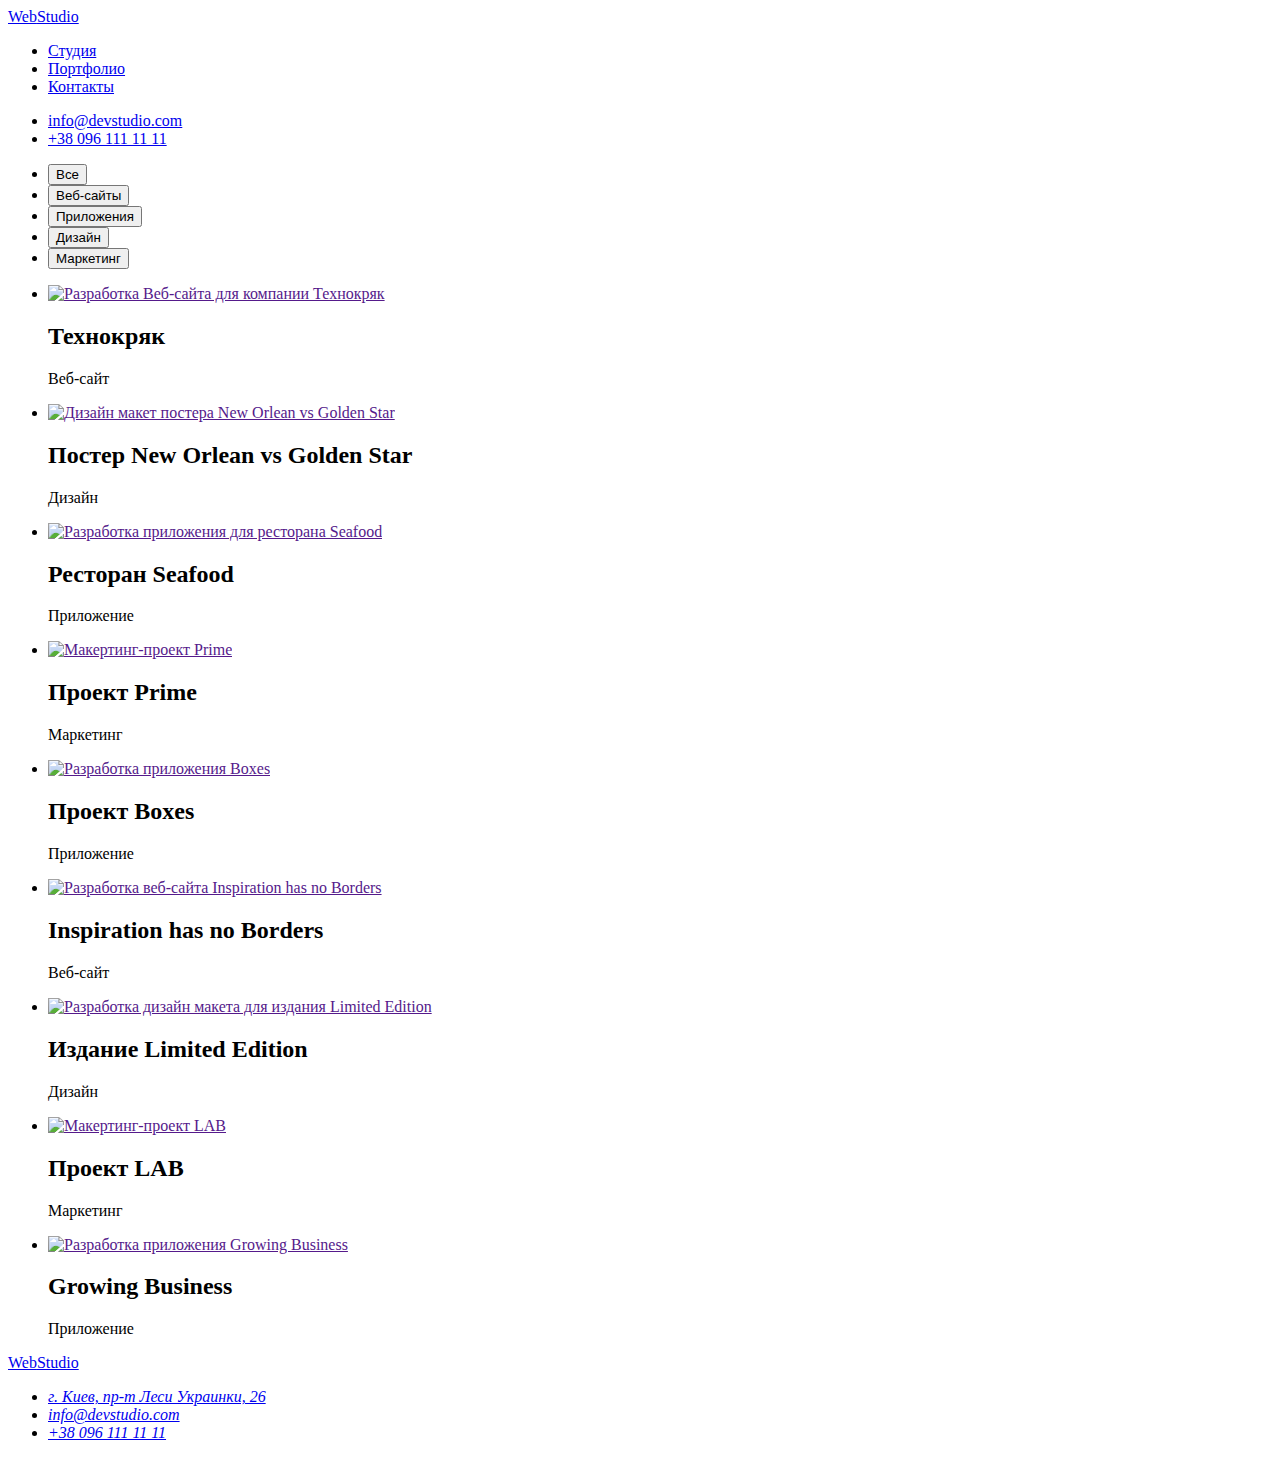
==== portfolio.html @ 40442955 "Add files via upload" ====
<!DOCTYPE html>
<html lang="ru">
  <head>
    <meta charset="UTF-8" />
    <meta http-equiv="X-UA-Compatible" content="IE=edge" />
    <meta name="viewport" content="width=device-width, initial-scale=1.0" />
    <title>Webstudio - Портфолио</title>
    <link rel="preconnect" href="https://fonts.googleapis.com" />
    <link rel="preconnect" href="https://fonts.gstatic.com" crossorigin />
    <link
      href="https://fonts.googleapis.com/css2?family=Raleway:wght@700&family=Roboto:wght@400;500;700;900&display=swap"
      rel="stylesheet"
    />
    <link rel="stylesheet" href="./css/styles.css" />
  </head>
  <body class="page">
    <header class="page-header">
      <a href="./index.html" class="logo"> <span class="logo-web">Web</span>Studio </a>
      <nav>
        <ul class="site-nav list">
          <li><a href="./index.html" class="link">Студия</a></li>
          <li><a href="./portfolio.html" class="link current">Портфолио</a></li>
          <li><a href="./contacts.html" class="link">Контакты</a></li>
        </ul>
      </nav>
      <ul class="auth-nav list">
        <li>
          <a href="mailto:info@devstudio.com" class="link">info@devstudio.com</a>
        </li>
        <li>
          <a href="tel:+380961111111" class="link">+38 096 111 11 11</a>
        </li>
      </ul>
    </header>
    <main>
      <section>
        <!-- Portfolio filter-->
        <ul class="list">
          <li><button type="button" class="button">Все</button></li>
          <li><button type="button" class="button">Веб-сайты</button></li>
          <li><button type="button" class="button">Приложения</button></li>
          <li><button type="button" class="button">Дизайн</button></li>
          <li><button type="button" class="button">Маркетинг</button></li>
        </ul>
        <!-- Portfolio -->
        <ul class="portfolio-list list">
          <li class="item">
            <a href="">
              <img
                src="./images/portfolio-page/1-webstudio-tehnokryak-website.jpg"
                width="370"
                alt="Разработка Веб-сайта для компании Технокряк"
              />
            </a>
            <h2 class="title">Технокряк</h2>
            <p class="description">Веб-сайт</p>
          </li>
          <li class="item">
            <a href="">
              <img
                src="./images/portfolio-page/2-webstudio-poster-basketball-design.jpg"
                width="370"
                alt="Дизайн макет постера New Orlean vs Golden Star"
              />
            </a>
            <h2 class="title">Постер New Orlean vs Golden Star</h2>
            <p class="description">Дизайн</p>
          </li>
          <li class="item">
            <a href="">
              <img
                src="./images/portfolio-page/3-webstudio-restorant-seafood-application.jpg"
                width="370"
                alt="Разработка приложения для ресторана Seafood"
              />
            </a>
            <h2 class="title">Ресторан Seafood</h2>
            <p class="description">Приложение</p>
          </li>
          <li class="item">
            <a href="">
              <img
                src="./images/portfolio-page/4-webstudio-prime-project-marketing.jpg"
                width="370"
                alt="Макертинг-проект Prime"
              />
            </a>
            <h2 class="title">Проект Prime</h2>
            <p class="description">Маркетинг</p>
          </li>
          <li class="item">
            <a href="">
              <img
                src="./images/portfolio-page/5-webstudio-boxes-project-application.jpg"
                width="370"
                alt="Разработка приложения Boxes"
              />
            </a>
            <h2 class="title">Проект Boxes</h2>
            <p class="description">Приложение</p>
          </li>
          <li class="item">
            <a href="">
              <img
                src="./images/portfolio-page/6-webstudio-inspiration-website.jpg"
                width="370"
                alt="Разработка веб-сайта Inspiration has no Borders"
              />
            </a>
            <h2 class="title">Inspiration has no Borders</h2>
            <p class="description">Веб-сайт</p>
          </li>
          <li class="item">
            <a href="">
              <img
                src="./images/portfolio-page/7-webstudio-limited-edition-website.jpg"
                width="370"
                alt="Разработка дизайн макета для издания Limited Edition"
              />
            </a>
            <h2 class="title">Издание Limited Edition</h2>
            <p class="description">Дизайн</p>
          </li>
          <li class="item">
            <a href="">
              <img
                src="./images/portfolio-page/8-webstudio-lab-project-marketing.jpg"
                width="370"
                alt="Макертинг-проект LAB"
              />
            </a>
            <h2 class="title">Проект LAB</h2>
            <p class="description">Маркетинг</p>
          </li>
          <li class="item">
            <a href="">
              <img
                src="./images/portfolio-page/9-webstudio-growing-business-application.jpg"
                width="370"
                alt="Разработка приложения Growing Business"
              />
            </a>
            <h2 class="title">Growing Business</h2>
            <p class="description">Приложение</p>
          </li>
        </ul>
      </section>
    </main>
    <!-- Footer-->
    <footer class="footer">
      <a href="./index.html" class="logo">
        <span class="logo-web">Web</span><span class="logo-studio">Studio</span>
      </a>
      <address>
        <ul class="footer-nav list">
          <li>
            <a href="https://goo.gl/maps/cFqn6ebKmjsBGTLy9" class="adres"
              >г. Киев, пр-т Леси Украинки, 26</a
            >
          </li>
          <li>
            <a href="mailto:info@devstudio.com" class="link">info@devstudio.com</a>
          </li>
          <li>
            <a href="tel:+380961111111" class="link">+38 096 111 11 11</a>
          </li>
        </ul>
      </address>
    </footer>
  </body>
</html>
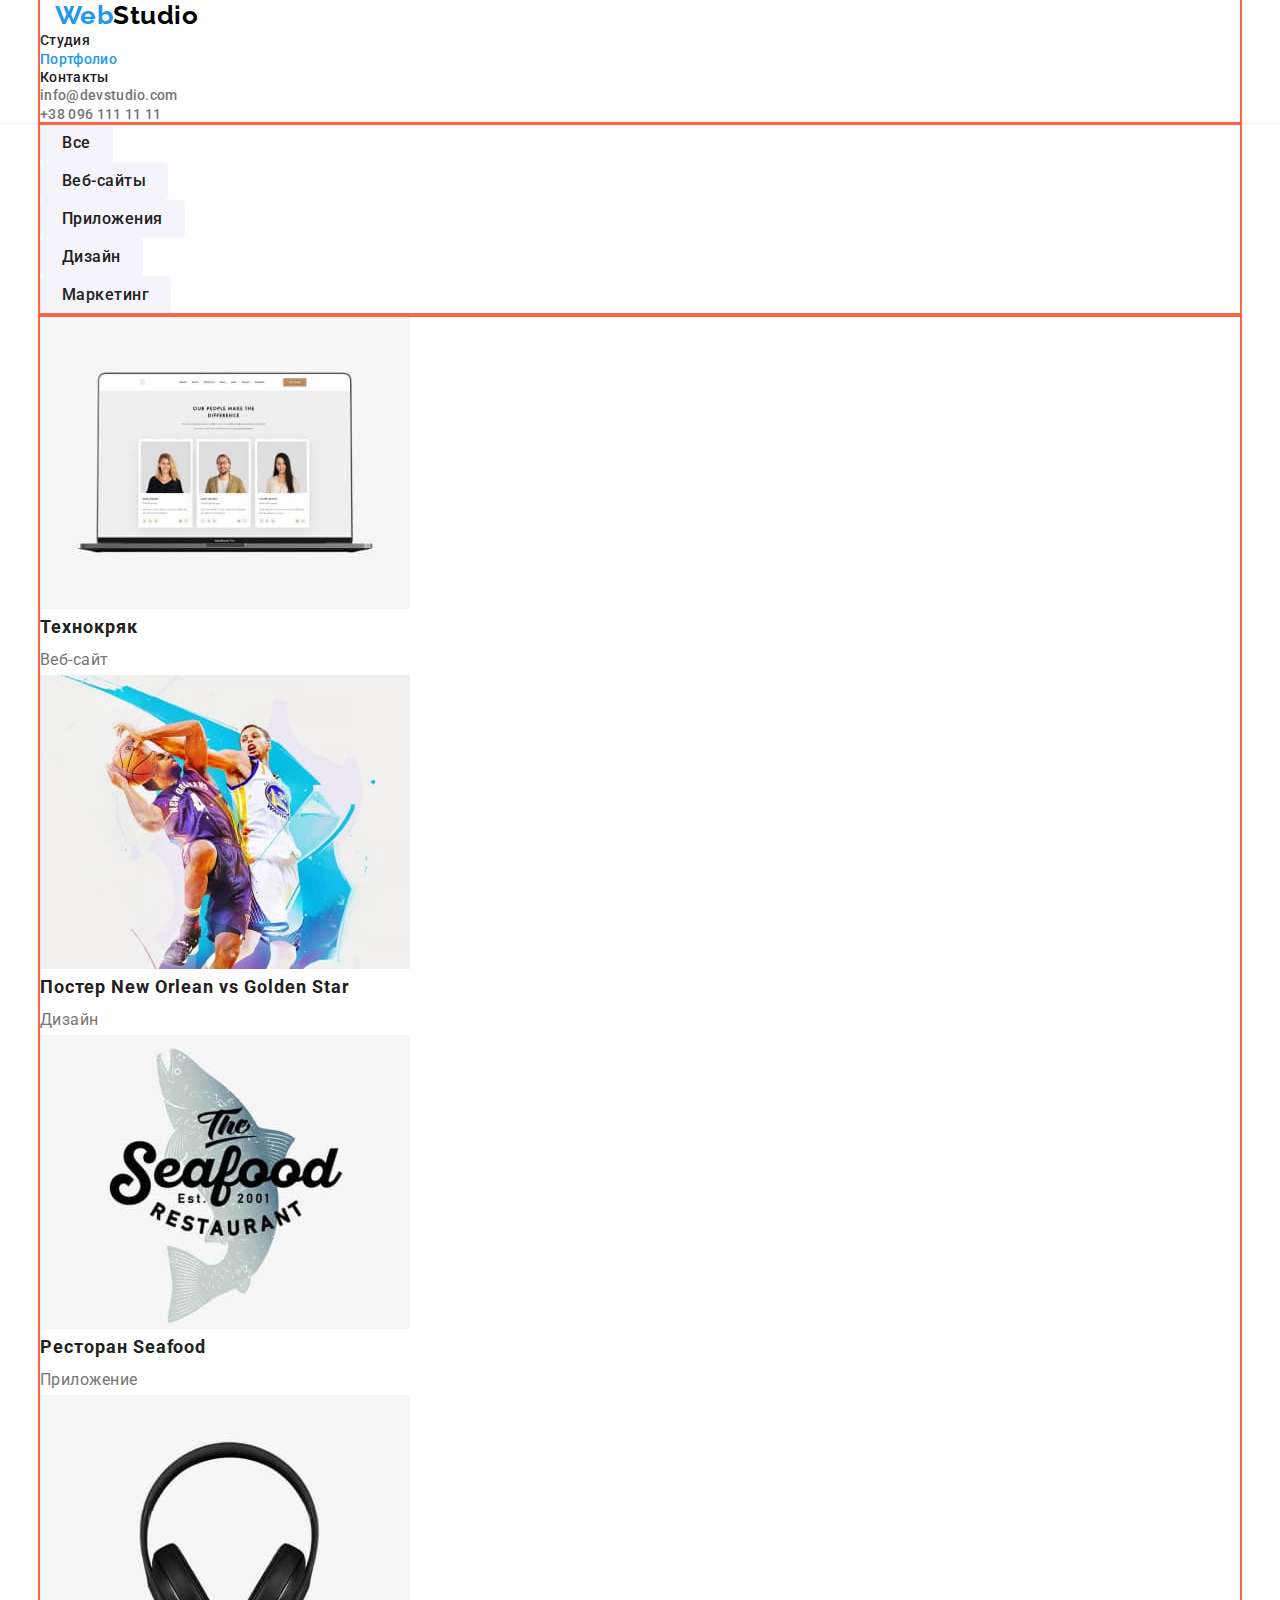
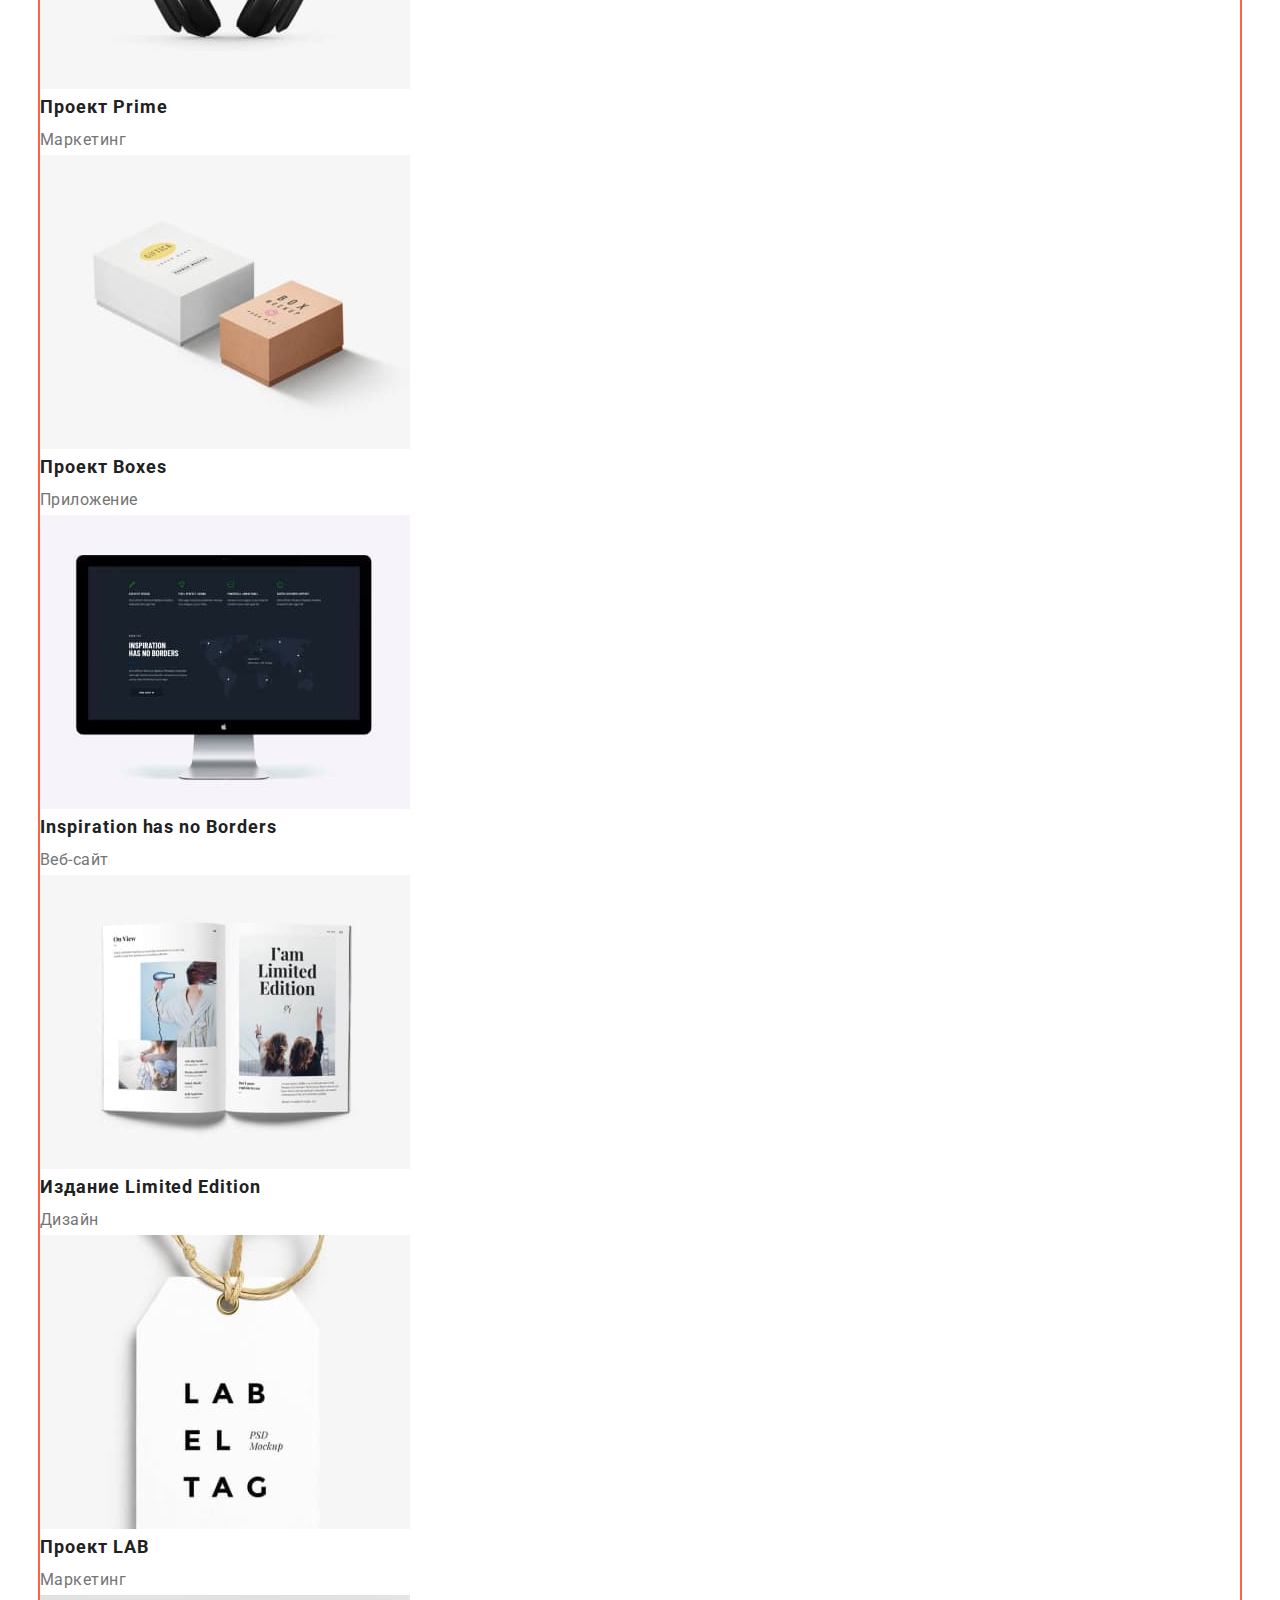
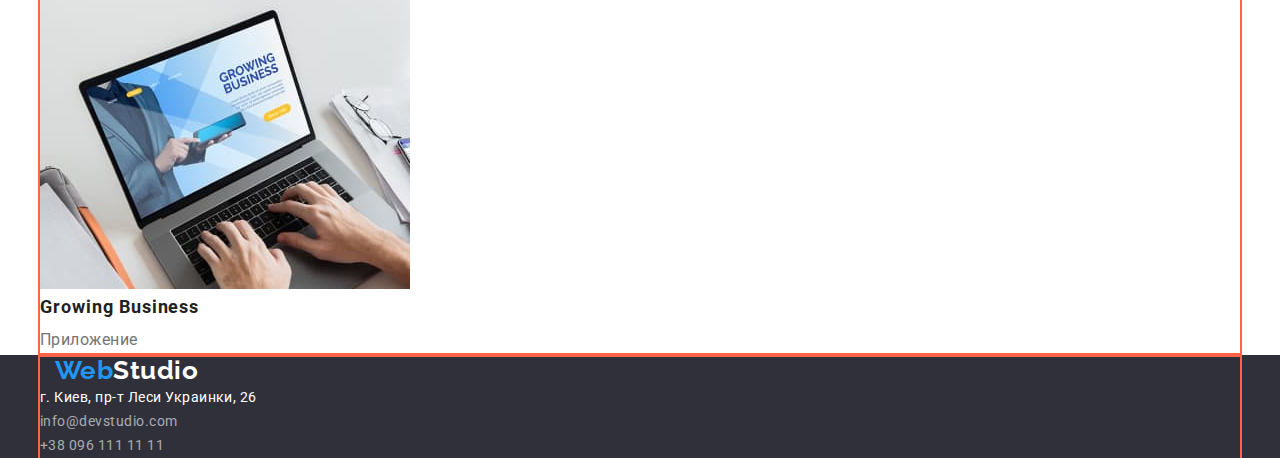
==== commit e3aa31f4: "smthn" ====
--- a/portfolio.html
+++ b/portfolio.html
@@ -8,6 +8,10 @@
     <link rel="preconnect" href="https://fonts.googleapis.com" />
     <link rel="preconnect" href="https://fonts.gstatic.com" crossorigin />
     <link
+      rel="stylesheet"
+      href="https://cdnjs.cloudflare.com/ajax/libs/modern-normalize/1.0.0/modern-normalize.min.css"
+    />
+    <link
       href="https://fonts.googleapis.com/css2?family=Raleway:wght@700&family=Roboto:wght@400;500;700;900&display=swap"
       rel="stylesheet"
     />
@@ -15,149 +19,16 @@
   </head>
   <body class="page">
     <header class="page-header">
-      <a href="./index.html" class="logo"> <span class="logo-web">Web</span>Studio </a>
-      <nav>
-        <ul class="site-nav list">
-          <li><a href="./index.html" class="link">Студия</a></li>
-          <li><a href="./portfolio.html" class="link current">Портфолио</a></li>
-          <li><a href="./contacts.html" class="link">Контакты</a></li>
-        </ul>
-      </nav>
-      <ul class="auth-nav list">
-        <li>
-          <a href="mailto:info@devstudio.com" class="link">info@devstudio.com</a>
-        </li>
-        <li>
-          <a href="tel:+380961111111" class="link">+38 096 111 11 11</a>
-        </li>
-      </ul>
-    </header>
-    <main>
-      <section>
-        <!-- Portfolio filter-->
-        <ul class="list">
-          <li><button type="button" class="button">Все</button></li>
-          <li><button type="button" class="button">Веб-сайты</button></li>
-          <li><button type="button" class="button">Приложения</button></li>
-          <li><button type="button" class="button">Дизайн</button></li>
-          <li><button type="button" class="button">Маркетинг</button></li>
-        </ul>
-        <!-- Portfolio -->
-        <ul class="portfolio-list list">
-          <li class="item">
-            <a href="">
-              <img
-                src="./images/portfolio-page/1-webstudio-tehnokryak-website.jpg"
-                width="370"
-                alt="Разработка Веб-сайта для компании Технокряк"
-              />
-            </a>
-            <h2 class="title">Технокряк</h2>
-            <p class="description">Веб-сайт</p>
-          </li>
-          <li class="item">
-            <a href="">
-              <img
-                src="./images/portfolio-page/2-webstudio-poster-basketball-design.jpg"
-                width="370"
-                alt="Дизайн макет постера New Orlean vs Golden Star"
-              />
-            </a>
-            <h2 class="title">Постер New Orlean vs Golden Star</h2>
-            <p class="description">Дизайн</p>
-          </li>
-          <li class="item">
-            <a href="">
-              <img
-                src="./images/portfolio-page/3-webstudio-restorant-seafood-application.jpg"
-                width="370"
-                alt="Разработка приложения для ресторана Seafood"
-              />
-            </a>
-            <h2 class="title">Ресторан Seafood</h2>
-            <p class="description">Приложение</p>
-          </li>
-          <li class="item">
-            <a href="">
-              <img
-                src="./images/portfolio-page/4-webstudio-prime-project-marketing.jpg"
-                width="370"
-                alt="Макертинг-проект Prime"
-              />
-            </a>
-            <h2 class="title">Проект Prime</h2>
-            <p class="description">Маркетинг</p>
-          </li>
-          <li class="item">
-            <a href="">
-              <img
-                src="./images/portfolio-page/5-webstudio-boxes-project-application.jpg"
-                width="370"
-                alt="Разработка приложения Boxes"
-              />
-            </a>
-            <h2 class="title">Проект Boxes</h2>
-            <p class="description">Приложение</p>
-          </li>
-          <li class="item">
-            <a href="">
-              <img
-                src="./images/portfolio-page/6-webstudio-inspiration-website.jpg"
-                width="370"
-                alt="Разработка веб-сайта Inspiration has no Borders"
-              />
-            </a>
-            <h2 class="title">Inspiration has no Borders</h2>
-            <p class="description">Веб-сайт</p>
-          </li>
-          <li class="item">
-            <a href="">
-              <img
-                src="./images/portfolio-page/7-webstudio-limited-edition-website.jpg"
-                width="370"
-                alt="Разработка дизайн макета для издания Limited Edition"
-              />
-            </a>
-            <h2 class="title">Издание Limited Edition</h2>
-            <p class="description">Дизайн</p>
-          </li>
-          <li class="item">
-            <a href="">
-              <img
-                src="./images/portfolio-page/8-webstudio-lab-project-marketing.jpg"
-                width="370"
-                alt="Макертинг-проект LAB"
-              />
-            </a>
-            <h2 class="title">Проект LAB</h2>
-            <p class="description">Маркетинг</p>
-          </li>
-          <li class="item">
-            <a href="">
-              <img
-                src="./images/portfolio-page/9-webstudio-growing-business-application.jpg"
-                width="370"
-                alt="Разработка приложения Growing Business"
-              />
-            </a>
-            <h2 class="title">Growing Business</h2>
-            <p class="description">Приложение</p>
-          </li>
-        </ul>
-      </section>
-    </main>
-    <!-- Footer-->
-    <footer class="footer">
-      <a href="./index.html" class="logo">
-        <span class="logo-web">Web</span><span class="logo-studio">Studio</span>
-      </a>
-      <address>
-        <ul class="footer-nav list">
-          <li>
-            <a href="https://goo.gl/maps/cFqn6ebKmjsBGTLy9" class="adres"
-              >г. Киев, пр-т Леси Украинки, 26</a
-            >
-          </li>
+      <div class="container">
+        <a href="./index.html" class="logo"> <span class="logo-web">Web</span>Studio </a>
+        <nav class=>
+          <ul class="site-nav list">
+            <li><a href="./index.html" class="link">Студия</a></li>
+            <li><a href="./portfolio.html" class="link current">Портфолио</a></li>
+            <li><a href="./contacts.html" class="link">Контакты</a></li>
+          </ul>
+        </nav>
+        <ul class="auth-nav list">
           <li>
             <a href="mailto:info@devstudio.com" class="link">info@devstudio.com</a>
           </li>
@@ -165,7 +36,157 @@
             <a href="tel:+380961111111" class="link">+38 096 111 11 11</a>
           </li>
         </ul>
-      </address>
+      </div>
+    </header>
+    <main>
+      <section>
+        <!-- Portfolio filter-->
+        <div class="container">
+          <ul class="list">
+            <li><button type="button" class="button">Все</button></li>
+            <li><button type="button" class="button">Веб-сайты</button></li>
+            <li><button type="button" class="button">Приложения</button></li>
+            <li><button type="button" class="button">Дизайн</button></li>
+            <li><button type="button" class="button">Маркетинг</button></li>
+          </ul>
+        </div>
+        <!-- Portfolio -->
+        <div class="container">
+          <ul class="portfolio-list list">
+            <li class="item">
+              <a href="">
+                <img
+                  class="image"
+                  src="./images/portfolio-page/1-webstudio-tehnokryak-website.jpg"
+                  width="370"
+                  alt="Разработка Веб-сайта для компании Технокряк"
+                />
+              </a>
+              <h2 class="title">Технокряк</h2>
+              <p class="description">Веб-сайт</p>
+            </li>
+            <li class="item">
+              <a href="">
+                <img
+                  class="image"
+                  src="./images/portfolio-page/2-webstudio-poster-basketball-design.jpg"
+                  width="370"
+                  alt="Дизайн макет постера New Orlean vs Golden Star"
+                />
+              </a>
+              <h2 class="title">Постер New Orlean vs Golden Star</h2>
+              <p class="description">Дизайн</p>
+            </li>
+            <li class="item">
+              <a href="">
+                <img
+                  class="image"
+                  src="./images/portfolio-page/3-webstudio-restorant-seafood-application.jpg"
+                  width="370"
+                  alt="Разработка приложения для ресторана Seafood"
+                />
+              </a>
+              <h2 class="title">Ресторан Seafood</h2>
+              <p class="description">Приложение</p>
+            </li>
+            <li class="item">
+              <a href="">
+                <img
+                  class="image"
+                  src="./images/portfolio-page/4-webstudio-prime-project-marketing.jpg"
+                  width="370"
+                  alt="Макертинг-проект Prime"
+                />
+              </a>
+              <h2 class="title">Проект Prime</h2>
+              <p class="description">Маркетинг</p>
+            </li>
+            <li class="item">
+              <a href="">
+                <img
+                  class="image"
+                  src="./images/portfolio-page/5-webstudio-boxes-project-application.jpg"
+                  width="370"
+                  alt="Разработка приложения Boxes"
+                />
+              </a>
+              <h2 class="title">Проект Boxes</h2>
+              <p class="description">Приложение</p>
+            </li>
+            <li class="item">
+              <a href="">
+                <img
+                  class="image"
+                  src="./images/portfolio-page/6-webstudio-inspiration-website.jpg"
+                  width="370"
+                  alt="Разработка веб-сайта Inspiration has no Borders"
+                />
+              </a>
+              <h2 class="title">Inspiration has no Borders</h2>
+              <p class="description">Веб-сайт</p>
+            </li>
+            <li class="item">
+              <a href="">
+                <img
+                  class="image"
+                  src="./images/portfolio-page/7-webstudio-limited-edition-website.jpg"
+                  width="370"
+                  alt="Разработка дизайн макета для издания Limited Edition"
+                />
+              </a>
+              <h2 class="title">Издание Limited Edition</h2>
+              <p class="description">Дизайн</p>
+            </li>
+            <li class="item">
+              <a href="">
+                <img
+                  class="image"
+                  src="./images/portfolio-page/8-webstudio-lab-project-marketing.jpg"
+                  width="370"
+                  alt="Макертинг-проект LAB"
+                />
+              </a>
+              <h2 class="title">Проект LAB</h2>
+              <p class="description">Маркетинг</p>
+            </li>
+            <li class="item">
+              <a href="">
+                <img
+                  class="image"
+                  src="./images/portfolio-page/9-webstudio-growing-business-application.jpg"
+                  width="370"
+                  alt="Разработка приложения Growing Business"
+                />
+              </a>
+              <h2 class="title">Growing Business</h2>
+              <p class="description">Приложение</p>
+            </li>
+          </ul>
+        </div>
+      </section>
+    </main>
+    <!-- Footer-->
+    <footer class="footer">
+      <div class="container">
+        <a href="./index.html" class="logo">
+          <span class="logo-web">Web</span><span class="logo-studio">Studio</span>
+        </a>
+        <address>
+          <ul class="footer-nav list">
+            <li>
+              <a href="https://goo.gl/maps/cFqn6ebKmjsBGTLy9" class="adres"
+                >г. Киев, пр-т Леси Украинки, 26</a
+              >
+            </li>
+            <li>
+              <a href="mailto:info@devstudio.com" class="link">info@devstudio.com</a>
+            </li>
+            <li>
+              <a href="tel:+380961111111" class="link">+38 096 111 11 11</a>
+            </li>
+          </ul>
+        </address>
+      </div>
     </footer>
   </body>
 </html>
--- a/css/styles.css
+++ b/css/styles.css
@@ -0,0 +1,251 @@
+:root {
+  --primary-text-color: #757575;
+  --title-text-color: #212121;
+  --accent-color: #2196f3;
+  --primary-bg-color: #ffffff;
+  --secondary-bg-color: #f5f4fa;
+  --primary-bg-gray: #2f303a;
+  --white: #ffffff;
+}
+/* INDEX.HTML */
+.container {
+  margin-right: auto;
+  margin-left: auto;
+  width: 1200px;
+  outline: 2px solid tomato;
+}
+h1,
+h2,
+h3,
+h4,
+h5,
+h6,
+p,
+ul {
+  margin: 0;
+  padding: 0;
+  border: none;
+}
+.list {
+  list-style: none;
+}
+.page {
+  color: var(--primary-text-color);
+  background-color: var(--primary-bg-color);
+  font-family: Roboto, 'Open Sans', sans-serif;
+}
+.uppercase {
+  text-transform: uppercase;
+}
+/* Header */
+.page-header {
+  border-bottom: 1px solid #ececec;
+}
+.logo {
+  display: inline-block;
+  padding-left: 15px;
+
+  color: #000000;
+  font-family: Raleway;
+  font-weight: 700;
+  font-size: 26px;
+  letter-spacing: 0.03rem;
+  line-height: 1.2;
+  text-decoration: none;
+}
+.logo-web {
+  display: inherit;
+
+  color: var(--accent-color);
+}
+.logo-studio {
+  color: var(--white);
+}
+/* Site nav */
+/* Site auth */
+/* .site-nav {
+  display: inline-flex;
+} */
+
+.site-nav .link,
+.auth-nav .link {
+  display: inline-block;
+  color: var(--title-text-color);
+  text-decoration: none;
+  font-family: inherit;
+  font-weight: 500;
+  font-size: 14px;
+  line-height: 1.17;
+  letter-spacing: 0.02rem;
+}
+.site-nav .link:hover,
+.site-nav .link:focus {
+  color: var(--accent-color);
+}
+.link.current {
+  color: var(--accent-color);
+}
+.auth-nav .link {
+  color: var(--primary-text-color);
+  text-decoration: none;
+}
+.auth-nav .link:hover,
+.auth-nav .link:focus {
+  color: var(--accent-color);
+}
+/* Hero */
+.hero {
+  background-color: var(--primary-bg-gray);
+  text-align: center;
+}
+.hero .title {
+  margin-bottom: 30px;
+  margin-left: auto;
+  margin-right: auto;
+  padding-top: 200px;
+
+  color: var(--white);
+  font-family: inherit;
+
+  font-weight: 900;
+  font-size: 44px;
+  line-height: 1.36;
+  letter-spacing: 2.64px;
+  text-transform: uppercase;
+}
+.hero .modal-btn {
+  display: inline-block;
+  margin-bottom: 200px;
+  padding: 10px 32px;
+  border: none;
+  border-radius: 4px;
+
+  background-color: var(--accent-color);
+  color: var(--white);
+
+  font-family: inherit;
+  font-weight: 700;
+  font-size: 16px;
+  line-height: 1.87;
+  letter-spacing: 0.96px;
+  cursor: pointer;
+}
+/* Advantages */
+.section {
+  background-color: var(--primary-bg-color);
+  font-family: inherit;
+  font-weight: 700;
+  letter-spacing: 0.06rem;
+}
+.section .title {
+  color: var(--title-text-color);
+  font-family: inherit;
+  font-weight: 700;
+  font-size: 14px;
+  line-height: 1.17;
+  letter-spacing: 0.03rem;
+}
+.section .description {
+  color: var(--primary-text-color);
+  background-color: var(--primary-bg-color);
+  font-family: inherit;
+  font-weight: 400;
+  font-size: 14px;
+  line-height: 1.17;
+  letter-spacing: 0.03rem;
+}
+/* Whatwedo */
+.section.title.main-title {
+  font-size: 36px;
+}
+/* Our team */
+.team {
+  background-color: var(--secondary-bg-color);
+}
+.section.team .title {
+  font-size: 36px;
+}
+.team .list-item {
+  background-color: var(--white);
+}
+.section .title.member {
+  font-size: 16px;
+  font-weight: 500;
+}
+.section.team .description {
+  font-size: 16px;
+}
+/* Footer */
+.footer {
+  background-color: var(--primary-bg-gray);
+}
+.footer-nav {
+  font-size: 14px;
+  font-weight: 400;
+  line-height: 1.71;
+  font-style: normal;
+  letter-spacing: 0.03rem;
+}
+.footer-nav .adres {
+  color: var(--white);
+  text-decoration: none;
+}
+.footer-nav .link {
+  color: rgba(255, 255, 255, 0.6);
+  text-decoration: none;
+}
+.footer-nav .adres:hover,
+.footer-nav .adres:focus,
+.footer-nav .link:hover,
+.footer-nav .link:focus {
+  color: var(--accent-color);
+}
+
+/* >:G ?:O W:| PORTFOLIO.HTML <:=) j:-O i:K */
+
+/* Portfolio filter */
+.button {
+  display: inline-block;
+  min-width: 73px;
+  padding: 6px 22px;
+  border: none;
+  border-radius: 4px;
+
+  color: var(--title-text-color);
+  background-color: var(--secondary-bg-color);
+
+  font-family: Roboto;
+  font-weight: 500;
+  font-size: 16px;
+  line-height: 1.63;
+  letter-spacing: 0.03rem;
+
+  text-align: center;
+  text-decoration: none;
+  cursor: pointer;
+}
+.button:hover,
+.button:focus {
+  color: var(--white);
+  background-color: var(--accent-color);
+}
+/* Portfolio list */
+.image {
+  display: block;
+}
+.portfolio-list .item .title {
+  color: var(--title-text-color);
+  font-family: inherit;
+  font-size: 18px;
+  font-weight: 700;
+  line-height: 2;
+  letter-spacing: 0.06rem;
+}
+.portfolio-list .item .description {
+  color: var(--primary-text-color);
+  font-family: inherit;
+  font-size: 16px;
+  font-weight: 400;
+  line-height: 1.88;
+  letter-spacing: 0.03rem;
+}
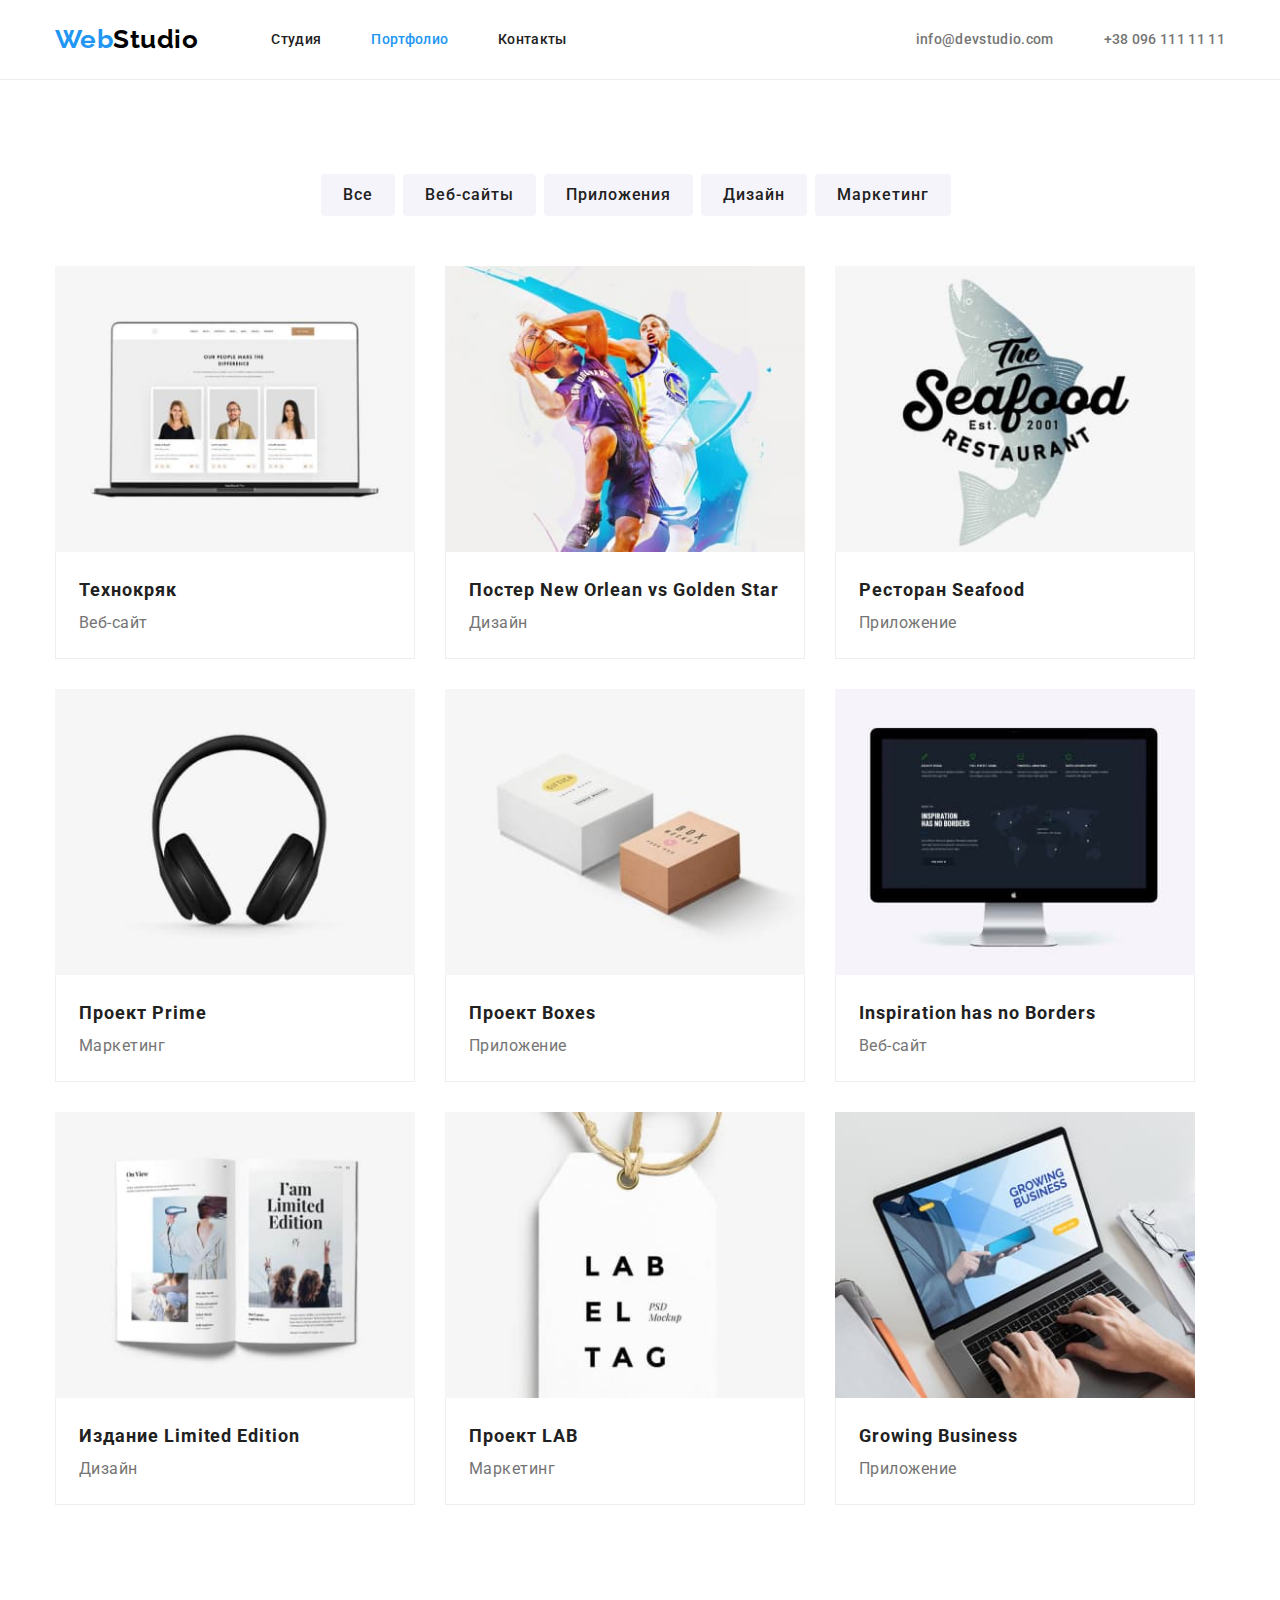
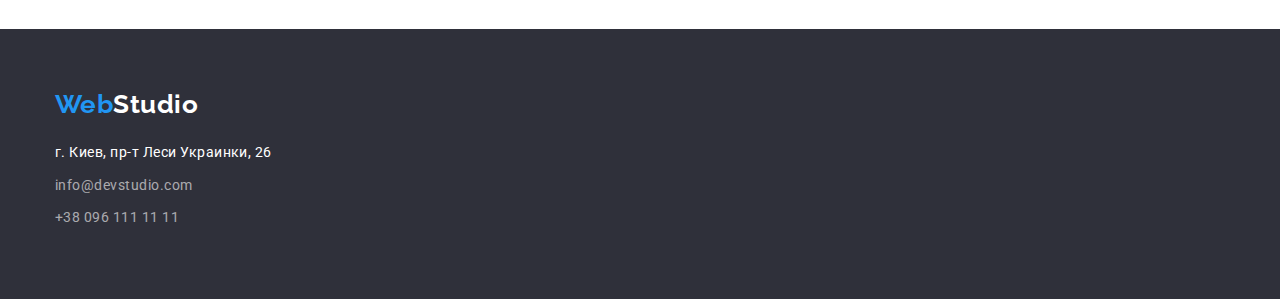
==== commit 3df09b53: "goit-markup-hw-03" ====
--- a/portfolio.html
+++ b/portfolio.html
@@ -19,39 +19,43 @@
   </head>
   <body class="page">
     <header class="page-header">
-      <div class="container">
-        <a href="./index.html" class="logo"> <span class="logo-web">Web</span>Studio </a>
-        <nav class=>
+      <div class="container header-container">
+        <nav class="nav-flex">
+          <a href="./index.html" class="logo">
+            <span class="logo-web">Web</span>Studio
+          </a>
           <ul class="site-nav list">
-            <li><a href="./index.html" class="link">Студия</a></li>
-            <li><a href="./portfolio.html" class="link current">Портфолио</a></li>
-            <li><a href="./contacts.html" class="link">Контакты</a></li>
+            <li class="item"><a href="./index.html" class="link">Студия</a></li>
+            <li class="item"><a href="./portfolio.html" class="link current">Портфолио</a></li>
+            <li class="item"><a href="./contacts.html" class="link">Контакты</a></li>
           </ul>
         </nav>
         <ul class="auth-nav list">
-          <li>
+          <li class="item">
             <a href="mailto:info@devstudio.com" class="link">info@devstudio.com</a>
-          </li>
+          </li class="item">
           <li>
             <a href="tel:+380961111111" class="link">+38 096 111 11 11</a>
-          </li>
+          </li class="item">
         </ul>
       </div>
     </header>
     <main>
       <section>
         <!-- Portfolio filter-->
-        <div class="container">
-          <ul class="list">
-            <li><button type="button" class="button">Все</button></li>
-            <li><button type="button" class="button">Веб-сайты</button></li>
-            <li><button type="button" class="button">Приложения</button></li>
-            <li><button type="button" class="button">Дизайн</button></li>
-            <li><button type="button" class="button">Маркетинг</button></li>
-          </ul>
+        <div class="container filter-container">
+          <div class="">
+            <ul class="list filter">
+              <li class="filter-item"><button type="button" class="filter-button">Все</button></li>
+              <li class="filter-item"><button type="button" class="filter-button">Веб-сайты</button></li>
+              <li class="filter-item"><button type="button" class="filter-button">Приложения</button></li>
+              <li class="filter-item"><button type="button" class="filter-button">Дизайн</button></li>
+              <li class="filter-item"><button type="button" class="filter-button">Маркетинг</button></li>
+            </ul>
+          </div>
         </div>
         <!-- Portfolio -->
-        <div class="container">
+        <div class="container ">
           <ul class="portfolio-list list">
             <li class="item">
               <a href="">
@@ -62,8 +66,10 @@
                   alt="Разработка Веб-сайта для компании Технокряк"
                 />
               </a>
-              <h2 class="title">Технокряк</h2>
-              <p class="description">Веб-сайт</p>
+              <div class="portfolio-item-description">
+                <h2 class="title">Технокряк</h2>
+                <p class="description">Веб-сайт</p>
+              </div>
             </li>
             <li class="item">
               <a href="">
@@ -74,8 +80,10 @@
                   alt="Дизайн макет постера New Orlean vs Golden Star"
                 />
               </a>
-              <h2 class="title">Постер New Orlean vs Golden Star</h2>
-              <p class="description">Дизайн</p>
+              <div class="portfolio-item-description">
+                <h2 class="title">Постер New Orlean vs Golden Star</h2>
+                <p class="description">Дизайн</p>
+              </div>
             </li>
             <li class="item">
               <a href="">
@@ -86,8 +94,10 @@
                   alt="Разработка приложения для ресторана Seafood"
                 />
               </a>
-              <h2 class="title">Ресторан Seafood</h2>
-              <p class="description">Приложение</p>
+              <div class="portfolio-item-description">
+                <h2 class="title">Ресторан Seafood</h2>
+                <p class="description">Приложение</p>
+              </div>  
             </li>
             <li class="item">
               <a href="">
@@ -98,8 +108,10 @@
                   alt="Макертинг-проект Prime"
                 />
               </a>
-              <h2 class="title">Проект Prime</h2>
-              <p class="description">Маркетинг</p>
+              <div class="portfolio-item-description">
+                <h2 class="title">Проект Prime</h2>
+                <p class="description">Маркетинг</p>
+              </div>
             </li>
             <li class="item">
               <a href="">
@@ -110,8 +122,10 @@
                   alt="Разработка приложения Boxes"
                 />
               </a>
-              <h2 class="title">Проект Boxes</h2>
-              <p class="description">Приложение</p>
+              <div class="portfolio-item-description">
+                <h2 class="title">Проект Boxes</h2>
+                <p class="description">Приложение</p>
+              </div>
             </li>
             <li class="item">
               <a href="">
@@ -122,8 +136,10 @@
                   alt="Разработка веб-сайта Inspiration has no Borders"
                 />
               </a>
-              <h2 class="title">Inspiration has no Borders</h2>
-              <p class="description">Веб-сайт</p>
+              <div class="portfolio-item-description">
+                <h2 class="title">Inspiration has no Borders</h2>
+                <p class="description">Веб-сайт</p>
+              </div>
             </li>
             <li class="item">
               <a href="">
@@ -134,8 +150,10 @@
                   alt="Разработка дизайн макета для издания Limited Edition"
                 />
               </a>
-              <h2 class="title">Издание Limited Edition</h2>
-              <p class="description">Дизайн</p>
+              <div class="portfolio-item-description">
+                <h2 class="title">Издание Limited Edition</h2>
+                <p class="description">Дизайн</p>
+              </div>
             </li>
             <li class="item">
               <a href="">
@@ -146,8 +164,10 @@
                   alt="Макертинг-проект LAB"
                 />
               </a>
-              <h2 class="title">Проект LAB</h2>
-              <p class="description">Маркетинг</p>
+              <div class="portfolio-item-description">
+                <h2 class="title">Проект LAB</h2>
+                <p class="description">Маркетинг</p>
+              </div>
             </li>
             <li class="item">
               <a href="">
@@ -158,8 +178,10 @@
                   alt="Разработка приложения Growing Business"
                 />
               </a>
-              <h2 class="title">Growing Business</h2>
-              <p class="description">Приложение</p>
+              <div class="portfolio-item-description">
+                <h2 class="title">Growing Business</h2>
+                <p class="description">Приложение</p>
+              </div>
             </li>
           </ul>
         </div>
@@ -167,21 +189,21 @@
     </main>
     <!-- Footer-->
     <footer class="footer">
-      <div class="container">
-        <a href="./index.html" class="logo">
+      <div class="container footer-container">
+        <a href="./index.html" class="logo-footer">
           <span class="logo-web">Web</span><span class="logo-studio">Studio</span>
         </a>
         <address>
           <ul class="footer-nav list">
-            <li>
+            <li class="item">
               <a href="https://goo.gl/maps/cFqn6ebKmjsBGTLy9" class="adres"
                 >г. Киев, пр-т Леси Украинки, 26</a
               >
             </li>
-            <li>
+            <li class="item">
               <a href="mailto:info@devstudio.com" class="link">info@devstudio.com</a>
             </li>
-            <li>
+            <li class="item">
               <a href="tel:+380961111111" class="link">+38 096 111 11 11</a>
             </li>
           </ul>
--- a/css/styles.css
+++ b/css/styles.css
@@ -9,10 +9,11 @@
 }
 /* INDEX.HTML */
 .container {
-  margin-right: auto;
-  margin-left: auto;
   width: 1200px;
-  outline: 2px solid tomato;
+  margin: 0 auto;
+  padding-left: 15px;
+  padding-right: 15px;
+  /* outline: 2px solid tomato; */
 }
 h1,
 h2,
@@ -26,6 +27,11 @@
   padding: 0;
   border: none;
 }
+img {
+  display: block;
+  max-width: 100%;
+  height: auto;
+}
 .list {
   list-style: none;
 }
@@ -37,13 +43,15 @@
 .uppercase {
   text-transform: uppercase;
 }
-/* Header */
+/* ---------------------- Header ------------------------*/
 .page-header {
   border-bottom: 1px solid #ececec;
 }
+.header-container {
+  display: flex;
+}
 .logo {
-  display: inline-block;
-  padding-left: 15px;
+  display: flex;
 
   color: #000000;
   font-family: Raleway;
@@ -52,21 +60,38 @@
   letter-spacing: 0.03rem;
   line-height: 1.2;
   text-decoration: none;
+
+  margin-right: 73px;
+  margin-top: 24px;
+  margin-bottom: 24px;
 }
 .logo-web {
   display: inherit;
-
   color: var(--accent-color);
 }
 .logo-studio {
   color: var(--white);
 }
-/* Site nav */
 /* Site auth */
-/* .site-nav {
-  display: inline-flex;
-} */
-
+.nav-flex {
+  display: flex;
+}
+.site-nav {
+  display: flex;
+  align-items: center;
+}
+
+.site-nav .item:not(:last-child) {
+  margin-right: 50px;
+}
+.auth-nav {
+  display: flex;
+  margin-left: auto;
+  align-items: center;
+}
+.auth-nav .item:not(:last-child) {
+  margin-right: 50px;
+}
 .site-nav .link,
 .auth-nav .link {
   display: inline-block;
@@ -93,7 +118,7 @@
 .auth-nav .link:focus {
   color: var(--accent-color);
 }
-/* Hero */
+/* -----------------------------------Hero------------------------------- */
 .hero {
   background-color: var(--primary-bg-gray);
   text-align: center;
@@ -103,6 +128,7 @@
   margin-left: auto;
   margin-right: auto;
   padding-top: 200px;
+  max-width: 700px;
 
   color: var(--white);
   font-family: inherit;
@@ -113,30 +139,56 @@
   letter-spacing: 2.64px;
   text-transform: uppercase;
 }
+.container.hero-container {
+  display: flex;
+  flex-direction: column;
+  align-items: center;
+  padding-bottom: 200px;
+}
 .hero .modal-btn {
   display: inline-block;
-  margin-bottom: 200px;
-  padding: 10px 32px;
+  width: 201px;
+  height: 50px;
+  padding: 10px 32px 10px 32px;
   border: none;
   border-radius: 4px;
 
   background-color: var(--accent-color);
   color: var(--white);
 
-  font-family: inherit;
+  font-family: Roboto;
   font-weight: 700;
   font-size: 16px;
   line-height: 1.87;
   letter-spacing: 0.96px;
   cursor: pointer;
 }
-/* Advantages */
+/*--------------------------------------Advantages---------------------------------- */
+.advantages-list.list {
+  display: flex;
+  flex-wrap: wrap;
+  padding-top: 94px;  
+}
+.advantages-list.list .item {  
+  display: flex;
+  flex-direction: column;  
+  flex-basis: calc((100% - 90px) / 4);
+  width: 270px;
+  padding-bottom: 47px;  
+  }
+.advantages-list.list .item:not(:nth-child(4n + 4)) {
+  margin-right: 30px;
+}
+.advantages-list .title {
+  margin-bottom: 10px;
+}
 .section {
   background-color: var(--primary-bg-color);
   font-family: inherit;
   font-weight: 700;
   letter-spacing: 0.06rem;
 }
+
 .section .title {
   color: var(--title-text-color);
   font-family: inherit;
@@ -148,22 +200,42 @@
 .section .description {
   color: var(--primary-text-color);
   background-color: var(--primary-bg-color);
-  font-family: inherit;
+  font-family: Roboto;
   font-weight: 400;
   font-size: 14px;
-  line-height: 1.17;
-  letter-spacing: 0.03rem;
-}
-/* Whatwedo */
+  line-height: 1.71;
+  letter-spacing: 0.03rem;
+}
+/* ------------------------------------------------Whatwedo -------------------------------------*/
+
 .section.title.main-title {
+  display: flex;
+  justify-content: center; 
   font-size: 36px;
-}
-/* Our team */
+  padding-top: 47px;
+  margin-bottom: 50px;
+}
+.whatwedo-list {
+  display: flex;
+  flex-wrap: wrap;
+}
+.wedo-item:not(:nth-child(3n-3)) {
+  margin-right: 30px;
+  padding-bottom: 30px;
+}
+.wedo-item:last-child {
+  padding-bottom: 94px;
+}
+
+/* -------------------------------------------Our team----------------------------------------------- */
 .team {
   background-color: var(--secondary-bg-color);
 }
 .section.team .title {
   font-size: 36px;
+  text-align: center;
+  margin-top: 30px;
+  margin-bottom: 10px;
 }
 .team .list-item {
   background-color: var(--white);
@@ -174,17 +246,64 @@
 }
 .section.team .description {
   font-size: 16px;
+  text-align: center;
+  padding-bottom: 30px;
+}
+.team-container { 
+  display: flex;
+  flex-direction: column;  
+}
+.team-title {
+  display: flex;
+  justify-content: center;
+  padding-top: 94px;
+  margin-bottom: 50px;
+}
+.team .team-list {
+  display: flex;
+  flex-wrap: wrap;
+}
+.team .list-item {
+  flex-basis: calc((100% - 90px) / 4);
+  width: 270px;
+  margin-bottom: 30px;
+}
+.team .list-item:not(:nth-child(4n-4)) {
+  margin-right: 30px;
+}
+.team .team-list:last-child {
+  margin-bottom: 94px;
 }
 /* Footer */
+.logo-footer {
+  display: flex;
+  color: #000000;
+  font-family: Raleway;
+  font-weight: 700;
+  font-size: 26px;
+  letter-spacing: 0.03rem;
+  line-height: 1.2;
+  text-decoration: none;
+  margin-right: auto;
+  margin-top: 60px;
+  margin-bottom: 20px;
+}
 .footer {
   background-color: var(--primary-bg-gray);
 }
+.footer-container {
+  display: flex;
+  flex-direction: column;
+}
 .footer-nav {
+  display: flex;
+  flex-direction: column;
   font-size: 14px;
   font-weight: 400;
   line-height: 1.71;
   font-style: normal;
   letter-spacing: 0.03rem;
+  padding-bottom: 60px;
 }
 .footer-nav .adres {
   color: var(--white);
@@ -200,36 +319,72 @@
 .footer-nav .link:focus {
   color: var(--accent-color);
 }
+.footer-nav .item {
+  margin-bottom: 9px;  
+}
 
 /* >:G ?:O W:| PORTFOLIO.HTML <:=) j:-O i:K */
 
-/* Portfolio filter */
-.button {
-  display: inline-block;
-  min-width: 73px;
-  padding: 6px 22px;
+/* --------------------------------------------------- Portfolio filter --------------------------------------*/
+.container.filter-container {
+  padding-top: 94px;
+  padding-bottom: 50px;
+  
+}
+.list.filter { 
+  display: flex;
+  justify-content: center;
+
+}
+.list .filter-button {
+  display: block;
+  width: auto;
+  padding: 6px 22px 6px 22px; 
   border: none;
-  border-radius: 4px;
-
+  border-radius: 4px;  
+
+  background-color: var(--secondary-bg-color);
   color: var(--title-text-color);
-  background-color: var(--secondary-bg-color);
 
   font-family: Roboto;
   font-weight: 500;
   font-size: 16px;
-  line-height: 1.63;
-  letter-spacing: 0.03rem;
-
-  text-align: center;
-  text-decoration: none;
+  line-height: 1.87;
+  letter-spacing: 0.96px;
   cursor: pointer;
 }
-.button:hover,
-.button:focus {
+.filter-button:first-child {
+  margin-right: 8px;
+}
+.list .filter-button:hover,
+.list .filter-button:focus {
   color: var(--white);
   background-color: var(--accent-color);
 }
-/* Portfolio list */
+/* ----------------------------------------- Portfolio list -----------------------------------*/
+.portfolio-list {
+  display: flex;
+  flex-wrap: wrap;
+  padding-bottom: 94px;
+}
+.portfolio-list .item {
+  padding-bottom: 30px;
+  flex-basis: calc((100% - 90px) / 3);
+}
+.portfolio-list .item:not(:nth-child(3n-3)) {
+  margin-right: 30px;
+}
+.portfolio-list .title {
+  padding-top: 20px;
+  padding-bottom: 4;
+  padding-left: 23px;
+  padding-right: 23px;
+}
+.portfolio-list .description {
+  padding-left: 23px;
+  padding-right: 23px;
+  padding-bottom: 20px;
+}
 .image {
   display: block;
 }
@@ -249,3 +404,8 @@
   line-height: 1.88;
   letter-spacing: 0.03rem;
 }
+.portfolio-item-description {
+  border-left: 1px solid #eeeeee;
+  border-right: 1px solid #eeeeee;
+  border-bottom: 1px solid #eeeeee;
+}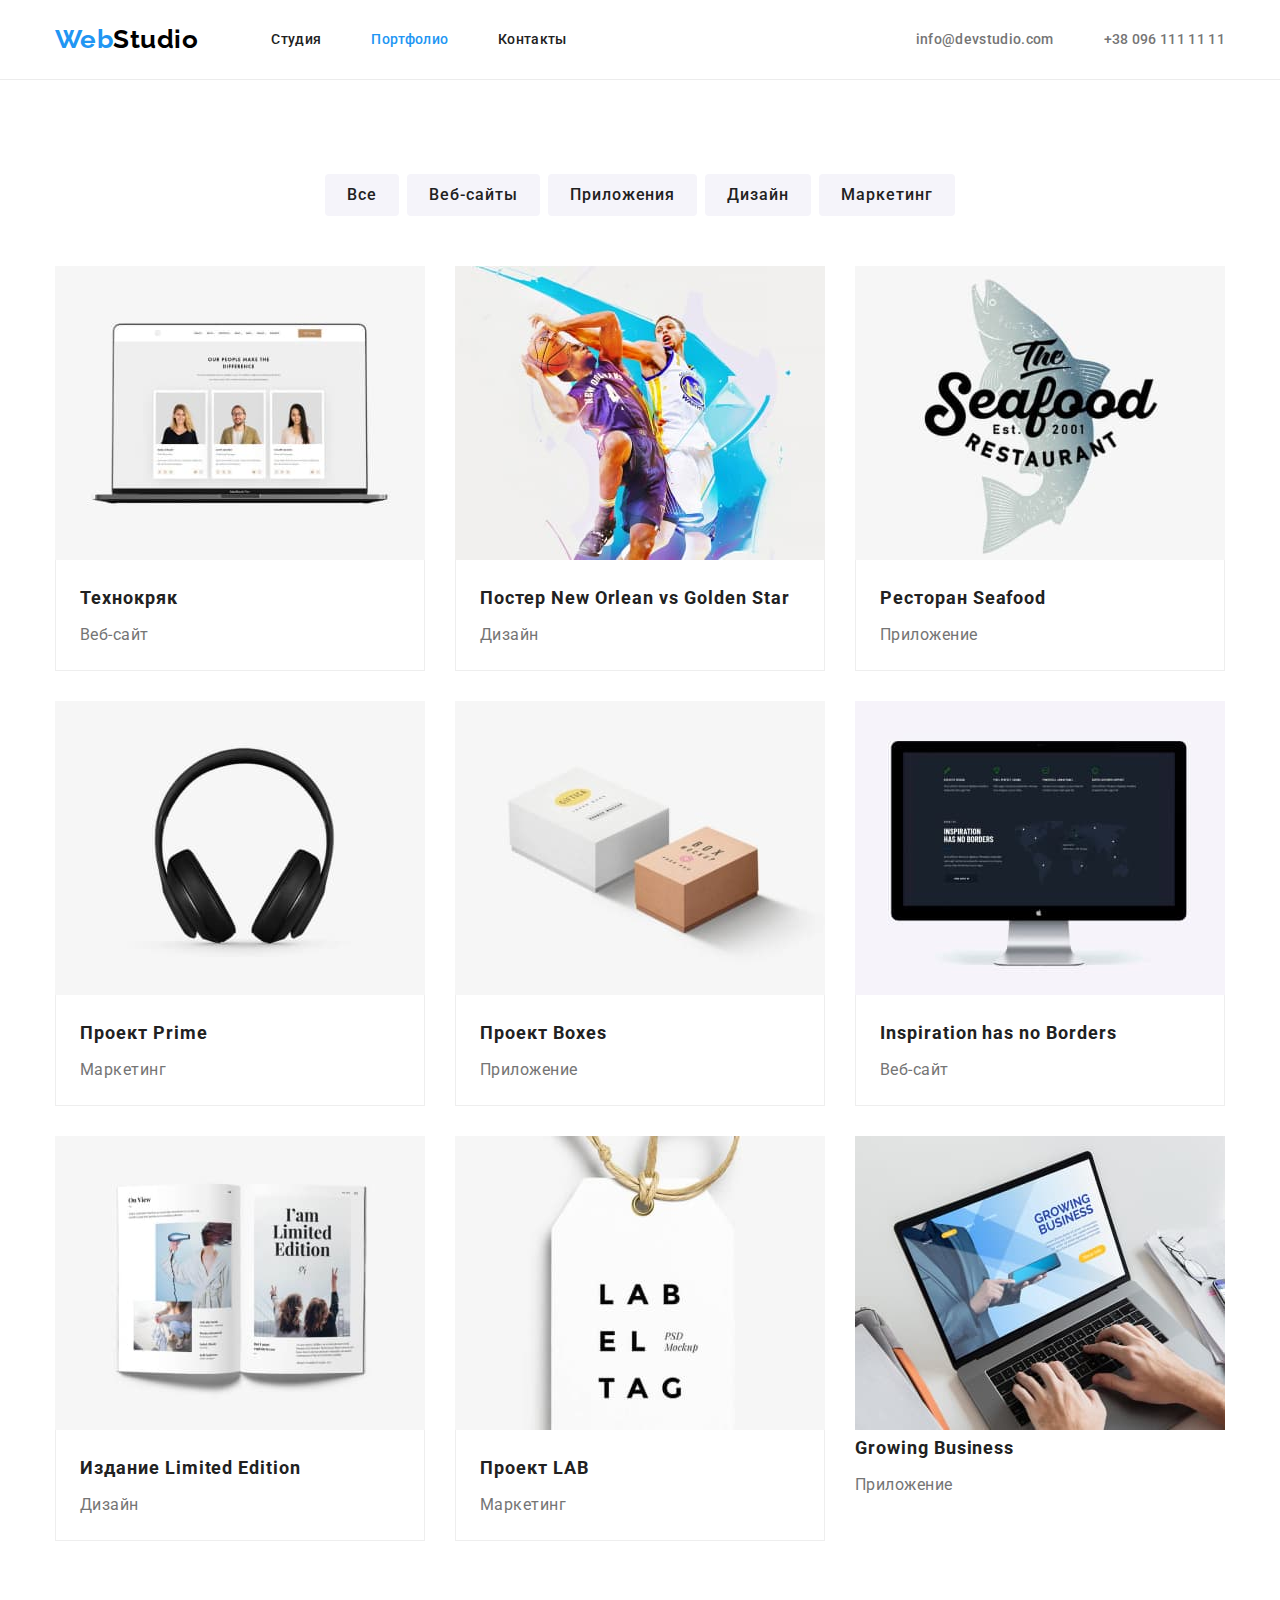
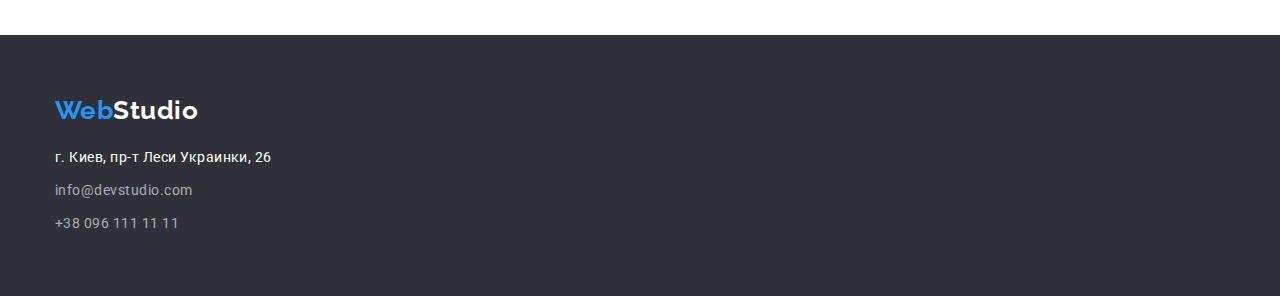
==== commit 978e1eb5: "goit-markup-hw-03 fixes" ====
--- a/portfolio.html
+++ b/portfolio.html
@@ -18,6 +18,7 @@
     <link rel="stylesheet" href="./css/styles.css" />
   </head>
   <body class="page">
+    <!-- Header Portfolio -->
     <header class="page-header">
       <div class="container header-container">
         <nav class="nav-flex">
@@ -41,26 +42,22 @@
       </div>
     </header>
     <main>
-      <section>
-        <!-- Portfolio filter-->
-        <div class="container filter-container">
-          <div class="">
-            <ul class="list filter">
-              <li class="filter-item"><button type="button" class="filter-button">Все</button></li>
-              <li class="filter-item"><button type="button" class="filter-button">Веб-сайты</button></li>
-              <li class="filter-item"><button type="button" class="filter-button">Приложения</button></li>
-              <li class="filter-item"><button type="button" class="filter-button">Дизайн</button></li>
-              <li class="filter-item"><button type="button" class="filter-button">Маркетинг</button></li>
-            </ul>
-          </div>
-        </div>
+      <section class="Portfolio-section">
         <!-- Portfolio -->
-        <div class="container ">
+          <!-- Filter -->          
+        <div class="container portfolio-container">
+          <ul class="portfolio-filter">
+            <li class="filter-item"><button type="button" class="filter-button">Все</button></li>
+            <li class="filter-item"><button type="button" class="filter-button">Веб-сайты</button></li>
+            <li class="filter-item"><button type="button" class="filter-button">Приложения</button></li>
+            <li class="filter-item"><button type="button" class="filter-button">Дизайн</button></li>
+            <li class="filter-item"><button type="button" class="filter-button">Маркетинг</button></li>
+          </ul>
+      <!-- Portfolio -->
           <ul class="portfolio-list list">
             <li class="item">
               <a href="">
                 <img
-                  class="image"
                   src="./images/portfolio-page/1-webstudio-tehnokryak-website.jpg"
                   width="370"
                   alt="Разработка Веб-сайта для компании Технокряк"
@@ -74,7 +71,6 @@
             <li class="item">
               <a href="">
                 <img
-                  class="image"
                   src="./images/portfolio-page/2-webstudio-poster-basketball-design.jpg"
                   width="370"
                   alt="Дизайн макет постера New Orlean vs Golden Star"
@@ -88,7 +84,6 @@
             <li class="item">
               <a href="">
                 <img
-                  class="image"
                   src="./images/portfolio-page/3-webstudio-restorant-seafood-application.jpg"
                   width="370"
                   alt="Разработка приложения для ресторана Seafood"
@@ -102,7 +97,6 @@
             <li class="item">
               <a href="">
                 <img
-                  class="image"
                   src="./images/portfolio-page/4-webstudio-prime-project-marketing.jpg"
                   width="370"
                   alt="Макертинг-проект Prime"
@@ -116,7 +110,6 @@
             <li class="item">
               <a href="">
                 <img
-                  class="image"
                   src="./images/portfolio-page/5-webstudio-boxes-project-application.jpg"
                   width="370"
                   alt="Разработка приложения Boxes"
@@ -130,7 +123,6 @@
             <li class="item">
               <a href="">
                 <img
-                  class="image"
                   src="./images/portfolio-page/6-webstudio-inspiration-website.jpg"
                   width="370"
                   alt="Разработка веб-сайта Inspiration has no Borders"
@@ -144,7 +136,6 @@
             <li class="item">
               <a href="">
                 <img
-                  class="image"
                   src="./images/portfolio-page/7-webstudio-limited-edition-website.jpg"
                   width="370"
                   alt="Разработка дизайн макета для издания Limited Edition"
@@ -158,7 +149,6 @@
             <li class="item">
               <a href="">
                 <img
-                  class="image"
                   src="./images/portfolio-page/8-webstudio-lab-project-marketing.jpg"
                   width="370"
                   alt="Макертинг-проект LAB"
@@ -172,13 +162,12 @@
             <li class="item">
               <a href="">
                 <img
-                  class="image"
                   src="./images/portfolio-page/9-webstudio-growing-business-application.jpg"
                   width="370"
                   alt="Разработка приложения Growing Business"
                 />
               </a>
-              <div class="portfolio-item-description">
+              
                 <h2 class="title">Growing Business</h2>
                 <p class="description">Приложение</p>
               </div>
@@ -211,4 +200,4 @@
       </div>
     </footer>
   </body>
-</html>
+</html>--- a/css/styles.css
+++ b/css/styles.css
@@ -26,6 +26,7 @@
   margin: 0;
   padding: 0;
   border: none;
+  list-style: none;
 }
 img {
   display: block;
@@ -49,6 +50,8 @@
 }
 .header-container {
   display: flex;
+  padding-top: 24px;
+  padding-bottom: 24px;
 }
 .logo {
   display: flex;
@@ -62,12 +65,9 @@
   text-decoration: none;
 
   margin-right: 73px;
-  margin-top: 24px;
-  margin-bottom: 24px;
 }
 .logo-web {
-  display: inherit;
-  color: var(--accent-color);
+    color: var(--accent-color);
 }
 .logo-studio {
   color: var(--white);
@@ -125,25 +125,22 @@
 }
 .hero .title {
   margin-bottom: 30px;
-  margin-left: auto;
-  margin-right: auto;
-  padding-top: 200px;
   max-width: 700px;
 
   color: var(--white);
   font-family: inherit;
-
   font-weight: 900;
   font-size: 44px;
   line-height: 1.36;
   letter-spacing: 2.64px;
   text-transform: uppercase;
 }
-.container.hero-container {
+.hero-container {
   display: flex;
   flex-direction: column;
   align-items: center;
   padding-bottom: 200px;
+  padding-top: 200px;
 }
 .hero .modal-btn {
   display: inline-block;
@@ -164,19 +161,21 @@
   cursor: pointer;
 }
 /*--------------------------------------Advantages---------------------------------- */
-.advantages-list.list {
+.advantages-list {
   display: flex;
   flex-wrap: wrap;
-  padding-top: 94px;  
-}
-.advantages-list.list .item {  
+}
+.advantages-container {
+  padding-top: 94px;
+  padding-bottom: 94px;
+}
+.advantages-list .item {  
   display: flex;
   flex-direction: column;  
-  flex-basis: calc((100% - 90px) / 4);
-  width: 270px;
-  padding-bottom: 47px;  
+  flex-basis: calc((100% - 120px) / 4);
+  width: 270px;  
   }
-.advantages-list.list .item:not(:nth-child(4n + 4)) {
+.advantages-list .item:not(:nth-child(4n + 4)) {
   margin-right: 30px;
 }
 .advantages-list .title {
@@ -207,12 +206,14 @@
   letter-spacing: 0.03rem;
 }
 /* ------------------------------------------------Whatwedo -------------------------------------*/
-
+.we-do-container {
+  padding-bottom: 94px;
+  margin-bottom: -30px;
+}
 .section.title.main-title {
   display: flex;
   justify-content: center; 
   font-size: 36px;
-  padding-top: 47px;
   margin-bottom: 50px;
 }
 .whatwedo-list {
@@ -221,62 +222,61 @@
 }
 .wedo-item:not(:nth-child(3n-3)) {
   margin-right: 30px;
-  padding-bottom: 30px;
-}
-.wedo-item:last-child {
+  margin-bottom: 30px;
+}
+/* -------------------------------------------Our team----------------------------------------------- */
+.section-team {
+  background-color: var(--secondary-bg-color);
+}
+.team-container {
+  padding-top: 94px;
   padding-bottom: 94px;
 }
-
-/* -------------------------------------------Our team----------------------------------------------- */
-.team {
-  background-color: var(--secondary-bg-color);
-}
-.section.team .title {
+.team-container .title {
+  color: var(--title-text-color);
   font-size: 36px;
   text-align: center;
-  margin-top: 30px;
+  margin-bottom: 50px;
+}
+.team-list {
+  display: flex;
+  flex-wrap: wrap;
+}
+.member-card {
+  display: flex;
+  flex-direction: column;
+  align-self: center;
+  
+  padding-bottom: 30px;
+  padding-top: 30px;  
+}
+.team-list .title-member {
+  align-self: center;
+  color: var(--title-text-color);
+  font-size: 16px;
+  font-weight: 500;
   margin-bottom: 10px;
 }
-.team .list-item {
-  background-color: var(--white);
-}
-.section .title.member {
-  font-size: 16px;
-  font-weight: 500;
-}
-.section.team .description {
-  font-size: 16px;
-  text-align: center;
-  padding-bottom: 30px;
-}
-.team-container { 
-  display: flex;
-  flex-direction: column;  
-}
-.team-title {
-  display: flex;
-  justify-content: center;
-  padding-top: 94px;
-  margin-bottom: 50px;
-}
-.team .team-list {
-  display: flex;
-  flex-wrap: wrap;
-}
-.team .list-item {
-  flex-basis: calc((100% - 90px) / 4);
-  width: 270px;
-  margin-bottom: 30px;
-}
-.team .list-item:not(:nth-child(4n-4)) {
+.member-card .description {
+  align-self: center;
+  font-size: 16px;
+}
+.team-list .list-item {
+  flex-basis: calc((100% - 90px) / 4);  
+  background-color: white;
+}
+.team-list .list-item:not(:nth-child(4n-4)) {
   margin-right: 30px;
 }
-.team .team-list:last-child {
-  margin-bottom: 94px;
-}
-/* Footer */
-.logo-footer {
-  display: flex;
+/* --------------------------------Footer -------------------------------------*/
+.footer-container {
+  display: flex;
+  flex-direction: column;
+  padding-top: 60px;
+  padding-bottom: 60px;
+}
+.logo-footer {  
+  margin-right: auto;
   color: #000000;
   font-family: Raleway;
   font-weight: 700;
@@ -284,16 +284,10 @@
   letter-spacing: 0.03rem;
   line-height: 1.2;
   text-decoration: none;
-  margin-right: auto;
-  margin-top: 60px;
   margin-bottom: 20px;
 }
 .footer {
   background-color: var(--primary-bg-gray);
-}
-.footer-container {
-  display: flex;
-  flex-direction: column;
 }
 .footer-nav {
   display: flex;
@@ -303,10 +297,15 @@
   line-height: 1.71;
   font-style: normal;
   letter-spacing: 0.03rem;
-  padding-bottom: 60px;
+}
+.footer-nav .item.item:not(:last-child) {  
+ margin-bottom: 9px;
 }
 .footer-nav .adres {
   color: var(--white);
+  text-decoration: none;
+}
+.adres:visited {
   text-decoration: none;
 }
 .footer-nav .link {
@@ -319,25 +318,26 @@
 .footer-nav .link:focus {
   color: var(--accent-color);
 }
-.footer-nav .item {
-  margin-bottom: 9px;  
-}
 
 /* >:G ?:O W:| PORTFOLIO.HTML <:=) j:-O i:K */
 
 /* --------------------------------------------------- Portfolio filter --------------------------------------*/
-.container.filter-container {
+.portfolio-container {
+  display: flex;
+  flex-direction: column;
+  align-items: center;
   padding-top: 94px;
-  padding-bottom: 50px;
-  
-}
-.list.filter { 
+  padding-bottom: 94px;
+  }
+.portfolio-filter {
   display: flex;
   justify-content: center;
-
-}
-.list .filter-button {
-  display: block;
+  margin-bottom: 50px;
+}
+.filter-item:not(:last-child) {
+  margin-right: 8px;
+}
+.filter-button {
   width: auto;
   padding: 6px 22px 6px 22px; 
   border: none;
@@ -353,11 +353,8 @@
   letter-spacing: 0.96px;
   cursor: pointer;
 }
-.filter-button:first-child {
-  margin-right: 8px;
-}
-.list .filter-button:hover,
-.list .filter-button:focus {
+.filter-button:hover,
+.filter-button:focus {
   color: var(--white);
   background-color: var(--accent-color);
 }
@@ -365,47 +362,35 @@
 .portfolio-list {
   display: flex;
   flex-wrap: wrap;
-  padding-bottom: 94px;
+  margin-left: -30px;
+  margin-top: -30px;
 }
 .portfolio-list .item {
-  padding-bottom: 30px;
   flex-basis: calc((100% - 90px) / 3);
-}
-.portfolio-list .item:not(:nth-child(3n-3)) {
-  margin-right: 30px;
-}
-.portfolio-list .title {
-  padding-top: 20px;
-  padding-bottom: 4;
-  padding-left: 23px;
-  padding-right: 23px;
-}
-.portfolio-list .description {
-  padding-left: 23px;
-  padding-right: 23px;
-  padding-bottom: 20px;
-}
-.image {
-  display: block;
-}
-.portfolio-list .item .title {
-  color: var(--title-text-color);
-  font-family: inherit;
-  font-size: 18px;
-  font-weight: 700;
-  line-height: 2;
-  letter-spacing: 0.06rem;
-}
-.portfolio-list .item .description {
-  color: var(--primary-text-color);
-  font-family: inherit;
-  font-size: 16px;
-  font-weight: 400;
-  line-height: 1.88;
-  letter-spacing: 0.03rem;
+  margin-top: 30px;
+  margin-left: 30px;
 }
 .portfolio-item-description {
+  padding: 20px 24px;
   border-left: 1px solid #eeeeee;
   border-right: 1px solid #eeeeee;
   border-bottom: 1px solid #eeeeee;
+}
+.portfolio-list .item .title {
+  color: var(--title-text-color);
+  font-family: inherit;
+  font-size: 18px;
+  font-weight: 700;
+  line-height: 2;
+  letter-spacing: 0.06rem;
+
+  margin-bottom: 4px;
+}
+.portfolio-list .item .description {
+  color: var(--primary-text-color);
+  font-family: inherit;
+  font-size: 16px;
+  font-weight: 400;
+  line-height: 1.88;
+  letter-spacing: 0.03rem;
 }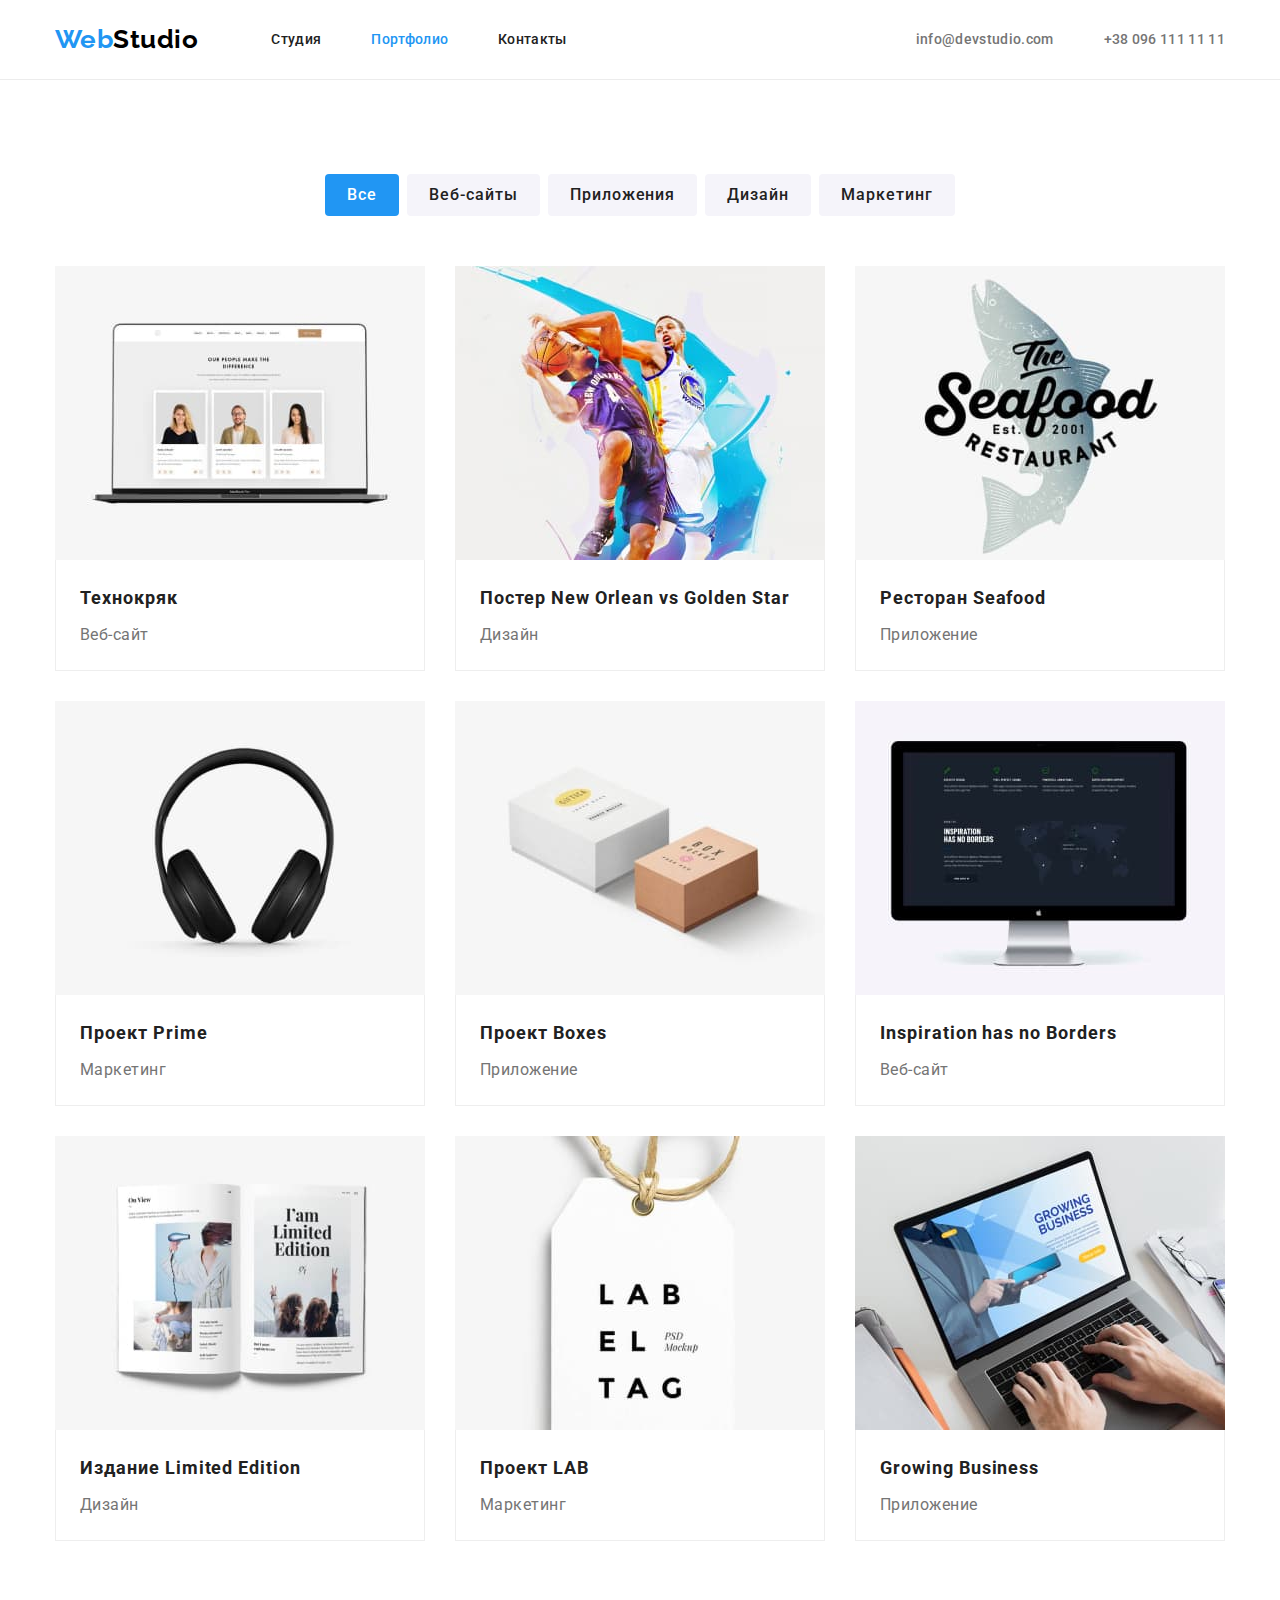
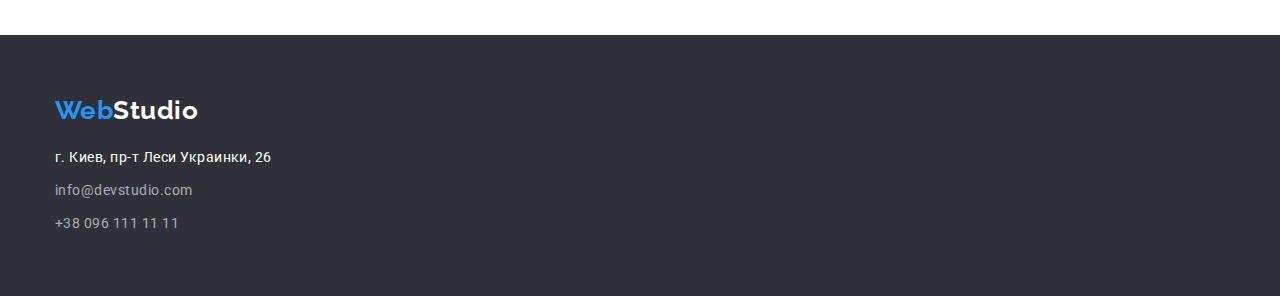
==== commit f1bb55ae: "a" ====
--- a/portfolio.html
+++ b/portfolio.html
@@ -44,10 +44,11 @@
     <main>
       <section class="Portfolio-section">
         <!-- Portfolio -->
-          <!-- Filter -->          
+        <h1 class="visually-hidden">Страница портфолио скрытый заголовок H1</h1>  
+          <!-- Filter -->                
         <div class="container portfolio-container">
           <ul class="portfolio-filter">
-            <li class="filter-item"><button type="button" class="filter-button">Все</button></li>
+            <li class="filter-item"><button type="button" class="filter-button current-btn">Все</button></li>
             <li class="filter-item"><button type="button" class="filter-button">Веб-сайты</button></li>
             <li class="filter-item"><button type="button" class="filter-button">Приложения</button></li>
             <li class="filter-item"><button type="button" class="filter-button">Дизайн</button></li>
@@ -167,7 +168,7 @@
                   alt="Разработка приложения Growing Business"
                 />
               </a>
-              
+              <div class="portfolio-item-description">
                 <h2 class="title">Growing Business</h2>
                 <p class="description">Приложение</p>
               </div>
--- a/css/styles.css
+++ b/css/styles.css
@@ -39,11 +39,36 @@
 .page {
   color: var(--primary-text-color);
   background-color: var(--primary-bg-color);
-  font-family: Roboto, 'Open Sans', sans-serif;
+  font-family: Roboto, sans-serif;
 }
 .uppercase {
   text-transform: uppercase;
 }
+
+.visually-hidden {
+  position: absolute;
+  width: 1px;
+  height: 1px;
+  margin: -1px;
+  border: 0;
+  padding: 0;
+  white-space: nowrap;
+  clip-path: inset(100%);
+  clip: rect(0 0 0 0);
+  overflow: hidden;
+}
+/* еще вариант, который можете встретить
+.visually-hidden {
+  position: absolute !important;
+  clip: rect(1px 1px 1px 1px);
+  clip: rect(1px, 1px, 1px, 1px);
+  padding: 0 !important;
+  border: 0 !important;
+  height: 1px !important;
+  width: 1px !important;
+  overflow: hidden;
+} */
+
 /* ---------------------- Header ------------------------*/
 .page-header {
   border-bottom: 1px solid #ececec;
@@ -357,7 +382,13 @@
 .filter-button:focus {
   color: var(--white);
   background-color: var(--accent-color);
-}
+  box-shadow: 0px 3px 1px rgba(0, 0, 0, 0.1), 
+  0px 1px 2px rgba(0, 0, 0, 0.08), 0px 2px 2px rgba(0, 0, 0, 0.12);
+}
+.current-btn {
+  color: var(--white);
+  background-color: var(--accent-color);
+ }
 /* ----------------------------------------- Portfolio list -----------------------------------*/
 .portfolio-list {
   display: flex;
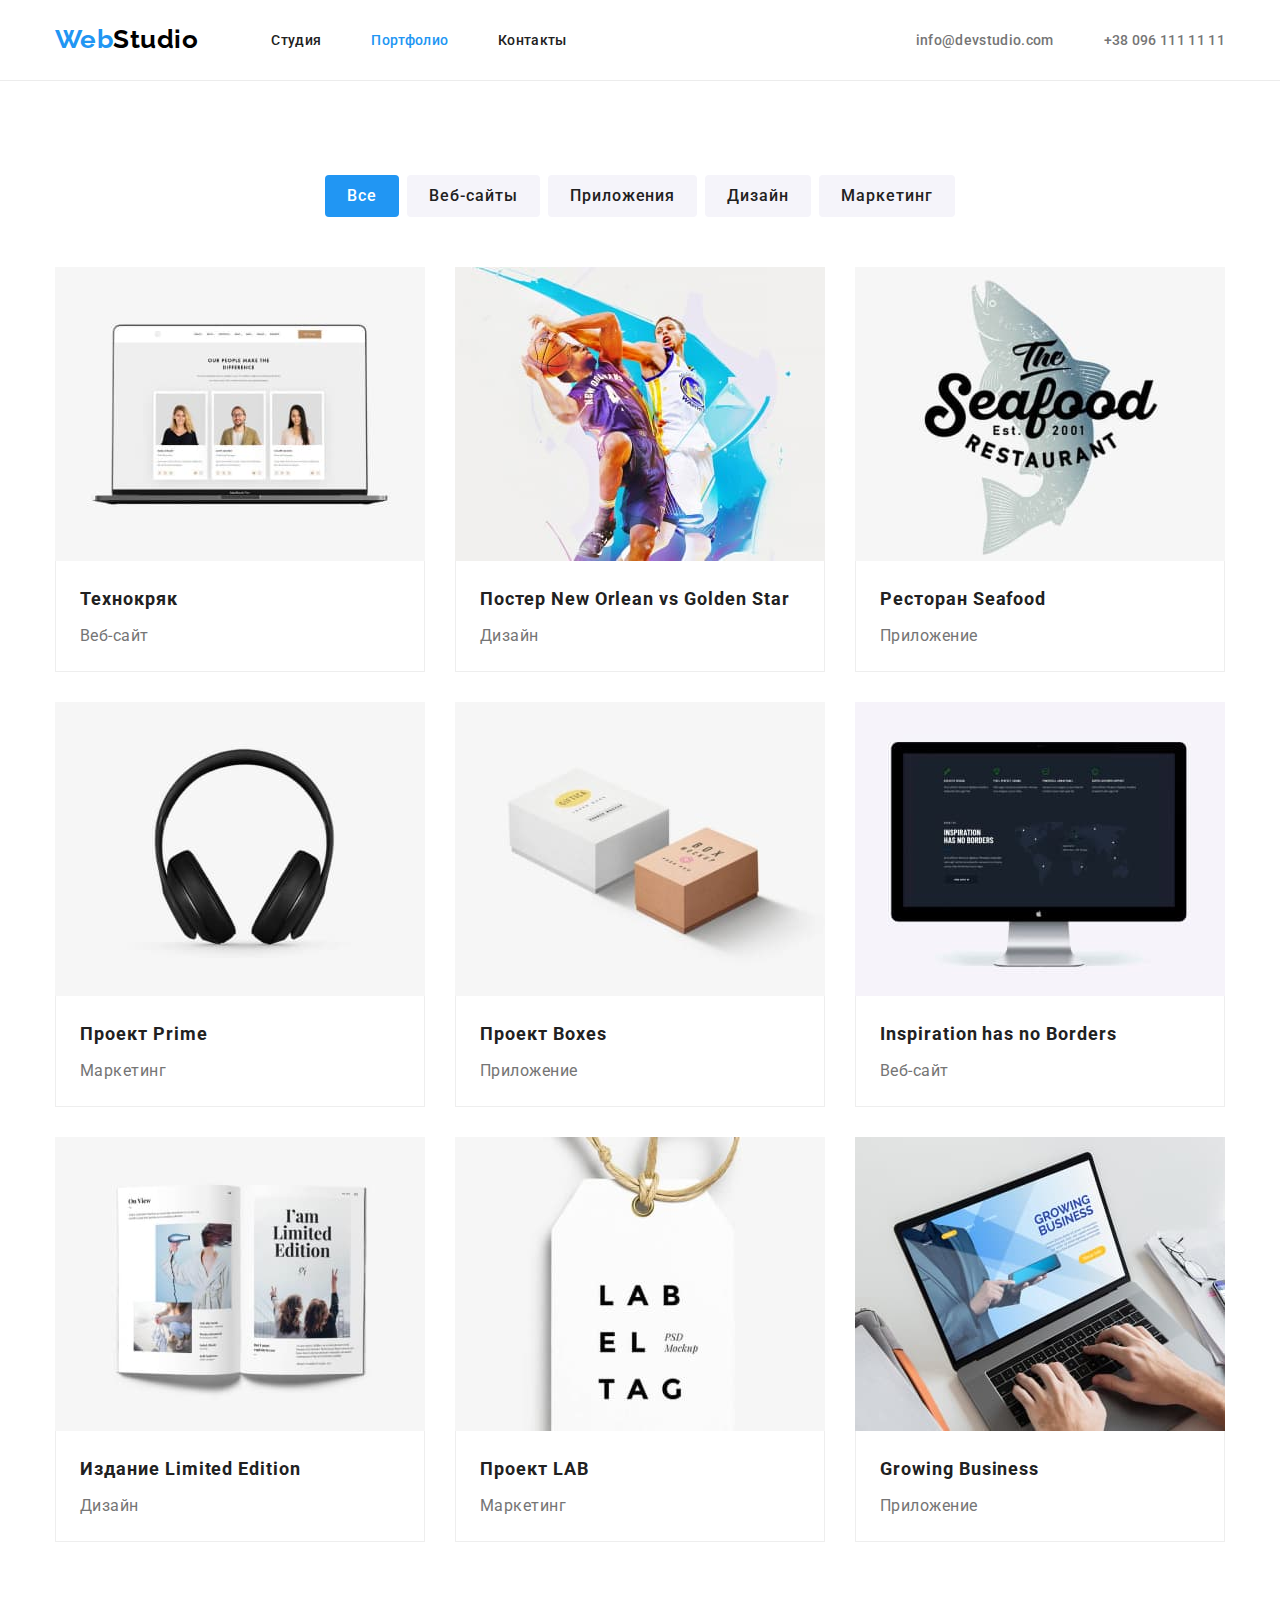
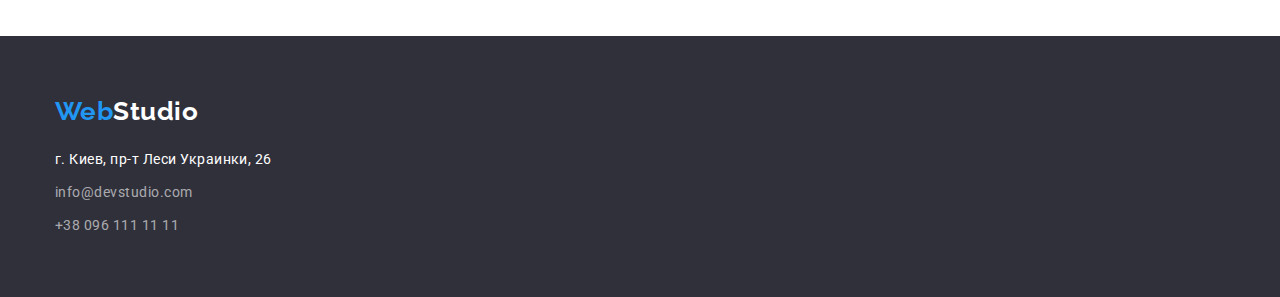
==== commit b1468d4d: "sub" ====
--- a/portfolio.html
+++ b/portfolio.html
@@ -42,11 +42,12 @@
       </div>
     </header>
     <main>
-      <section class="Portfolio-section">
-        <!-- Portfolio -->
-        <h1 class="visually-hidden">Страница портфолио скрытый заголовок H1</h1>  
-          <!-- Filter -->                
+      <section class="portfolio-section">
+        <!-- Portfolio -->         
+              
         <div class="container portfolio-container">
+          <h1 class="visually-hidden">Страница портфолио скрытый заголовок H1</h1>
+        <!-- Filter -->   
           <ul class="portfolio-filter">
             <li class="filter-item"><button type="button" class="filter-button current-btn">Все</button></li>
             <li class="filter-item"><button type="button" class="filter-button">Веб-сайты</button></li>
@@ -54,7 +55,7 @@
             <li class="filter-item"><button type="button" class="filter-button">Дизайн</button></li>
             <li class="filter-item"><button type="button" class="filter-button">Маркетинг</button></li>
           </ul>
-      <!-- Portfolio -->
+        <!-- Portfolio -->
           <ul class="portfolio-list list">
             <li class="item">
               <a href="">
@@ -62,12 +63,12 @@
                   src="./images/portfolio-page/1-webstudio-tehnokryak-website.jpg"
                   width="370"
                   alt="Разработка Веб-сайта для компании Технокряк"
-                />
-              </a>
+                />              
               <div class="portfolio-item-description">
                 <h2 class="title">Технокряк</h2>
                 <p class="description">Веб-сайт</p>
               </div>
+            </a>
             </li>
             <li class="item">
               <a href="">
@@ -76,11 +77,11 @@
                   width="370"
                   alt="Дизайн макет постера New Orlean vs Golden Star"
                 />
-              </a>
               <div class="portfolio-item-description">
                 <h2 class="title">Постер New Orlean vs Golden Star</h2>
                 <p class="description">Дизайн</p>
               </div>
+              </a>
             </li>
             <li class="item">
               <a href="">
@@ -89,11 +90,11 @@
                   width="370"
                   alt="Разработка приложения для ресторана Seafood"
                 />
-              </a>
               <div class="portfolio-item-description">
                 <h2 class="title">Ресторан Seafood</h2>
                 <p class="description">Приложение</p>
               </div>  
+              </a>
             </li>
             <li class="item">
               <a href="">
@@ -102,11 +103,11 @@
                   width="370"
                   alt="Макертинг-проект Prime"
                 />
-              </a>
               <div class="portfolio-item-description">
                 <h2 class="title">Проект Prime</h2>
                 <p class="description">Маркетинг</p>
               </div>
+              </a>
             </li>
             <li class="item">
               <a href="">
@@ -115,11 +116,11 @@
                   width="370"
                   alt="Разработка приложения Boxes"
                 />
-              </a>
               <div class="portfolio-item-description">
                 <h2 class="title">Проект Boxes</h2>
                 <p class="description">Приложение</p>
               </div>
+              </a>
             </li>
             <li class="item">
               <a href="">
@@ -128,11 +129,11 @@
                   width="370"
                   alt="Разработка веб-сайта Inspiration has no Borders"
                 />
-              </a>
               <div class="portfolio-item-description">
                 <h2 class="title">Inspiration has no Borders</h2>
                 <p class="description">Веб-сайт</p>
               </div>
+              </a>
             </li>
             <li class="item">
               <a href="">
@@ -141,11 +142,11 @@
                   width="370"
                   alt="Разработка дизайн макета для издания Limited Edition"
                 />
-              </a>
               <div class="portfolio-item-description">
                 <h2 class="title">Издание Limited Edition</h2>
                 <p class="description">Дизайн</p>
               </div>
+              </a>
             </li>
             <li class="item">
               <a href="">
@@ -154,11 +155,11 @@
                   width="370"
                   alt="Макертинг-проект LAB"
                 />
-              </a>
               <div class="portfolio-item-description">
                 <h2 class="title">Проект LAB</h2>
                 <p class="description">Маркетинг</p>
               </div>
+              </a>
             </li>
             <li class="item">
               <a href="">
@@ -167,11 +168,11 @@
                   width="370"
                   alt="Разработка приложения Growing Business"
                 />
-              </a>
               <div class="portfolio-item-description">
                 <h2 class="title">Growing Business</h2>
                 <p class="description">Приложение</p>
               </div>
+              </a>
             </li>
           </ul>
         </div>
--- a/css/styles.css
+++ b/css/styles.css
@@ -75,8 +75,6 @@
 }
 .header-container {
   display: flex;
-  padding-top: 24px;
-  padding-bottom: 24px;
 }
 .logo {
   display: flex;
@@ -90,6 +88,8 @@
   text-decoration: none;
 
   margin-right: 73px;
+  padding-top: 24px;
+  padding-bottom: 24px;
 }
 .logo-web {
     color: var(--accent-color);
@@ -127,6 +127,8 @@
   font-size: 14px;
   line-height: 1.17;
   letter-spacing: 0.02rem;
+  padding-top: 32px;
+  padding-bottom: 32px;
 }
 .site-nav .link:hover,
 .site-nav .link:focus {
@@ -137,7 +139,6 @@
 }
 .auth-nav .link {
   color: var(--primary-text-color);
-  text-decoration: none;
 }
 .auth-nav .link:hover,
 .auth-nav .link:focus {
@@ -147,8 +148,12 @@
 .hero {
   background-color: var(--primary-bg-gray);
   text-align: center;
+  padding-bottom: 200px;
+  padding-top: 200px;
 }
 .hero .title {
+  margin-left: auto;
+  margin-right: auto;
   margin-bottom: 30px;
   max-width: 700px;
 
@@ -159,13 +164,6 @@
   line-height: 1.36;
   letter-spacing: 2.64px;
   text-transform: uppercase;
-}
-.hero-container {
-  display: flex;
-  flex-direction: column;
-  align-items: center;
-  padding-bottom: 200px;
-  padding-top: 200px;
 }
 .hero .modal-btn {
   display: inline-block;
@@ -177,6 +175,7 @@
 
   background-color: var(--accent-color);
   color: var(--white);
+  box-shadow:   0px 4px 4px rgba(0, 0, 0, 0.15);
 
   font-family: Roboto;
   font-weight: 700;
@@ -190,27 +189,20 @@
   display: flex;
   flex-wrap: wrap;
 }
-.advantages-container {
+.advantages-section {
   padding-top: 94px;
   padding-bottom: 94px;
 }
 .advantages-list .item {  
   display: flex;
   flex-direction: column;  
-  flex-basis: calc((100% - 120px) / 4);
-  width: 270px;  
+  flex-basis: calc((100% - 3 * 30px) / 4);
   }
 .advantages-list .item:not(:nth-child(4n + 4)) {
   margin-right: 30px;
 }
 .advantages-list .title {
   margin-bottom: 10px;
-}
-.section {
-  background-color: var(--primary-bg-color);
-  font-family: inherit;
-  font-weight: 700;
-  letter-spacing: 0.06rem;
 }
 
 .section .title {
@@ -223,7 +215,6 @@
 }
 .section .description {
   color: var(--primary-text-color);
-  background-color: var(--primary-bg-color);
   font-family: Roboto;
   font-weight: 400;
   font-size: 14px;
@@ -231,9 +222,8 @@
   letter-spacing: 0.03rem;
 }
 /* ------------------------------------------------Whatwedo -------------------------------------*/
-.we-do-container {
+.we-do-section {
   padding-bottom: 94px;
-  margin-bottom: -30px;
 }
 .section.title.main-title {
   display: flex;
@@ -244,6 +234,7 @@
 .whatwedo-list {
   display: flex;
   flex-wrap: wrap;
+  margin-bottom: -30px;
 }
 .wedo-item:not(:nth-child(3n-3)) {
   margin-right: 30px;
@@ -252,8 +243,6 @@
 /* -------------------------------------------Our team----------------------------------------------- */
 .section-team {
   background-color: var(--secondary-bg-color);
-}
-.team-container {
   padding-top: 94px;
   padding-bottom: 94px;
 }
@@ -288,17 +277,23 @@
 }
 .team-list .list-item {
   flex-basis: calc((100% - 90px) / 4);  
-  background-color: white;
+  background-color: #fff;
+  border-radius: 0px 0px 4px 4px;
+  box-shadow: 0px 1px 3px rgba(0, 0, 0, 0.12), 0px 1px 1px rgba(0, 0, 0, 0.14), 
+  0px 2px 1px rgba(0, 0, 0, 0.2);
 }
 .team-list .list-item:not(:nth-child(4n-4)) {
   margin-right: 30px;
 }
 /* --------------------------------Footer -------------------------------------*/
-.footer-container {
-  display: flex;
-  flex-direction: column;
+.footer {
+  background-color: var(--primary-bg-gray);
   padding-top: 60px;
   padding-bottom: 60px;
+}
+.footer-container {
+  display: flex;
+  flex-direction: column;
 }
 .logo-footer {  
   margin-right: auto;
@@ -311,9 +306,6 @@
   text-decoration: none;
   margin-bottom: 20px;
 }
-.footer {
-  background-color: var(--primary-bg-gray);
-}
 .footer-nav {
   display: flex;
   flex-direction: column;
@@ -347,12 +339,14 @@
 /* >:G ?:O W:| PORTFOLIO.HTML <:=) j:-O i:K */
 
 /* --------------------------------------------------- Portfolio filter --------------------------------------*/
+.portfolio-section {
+  padding-top: 94px;
+  padding-bottom: 94px;
+}
 .portfolio-container {
   display: flex;
   flex-direction: column;
   align-items: center;
-  padding-top: 94px;
-  padding-bottom: 94px;
   }
 .portfolio-filter {
   display: flex;
@@ -401,6 +395,9 @@
   margin-top: 30px;
   margin-left: 30px;
 }
+.portfolio-list .item a {
+  text-decoration: none;
+}
 .portfolio-item-description {
   padding: 20px 24px;
   border-left: 1px solid #eeeeee;
@@ -414,7 +411,6 @@
   font-weight: 700;
   line-height: 2;
   letter-spacing: 0.06rem;
-
   margin-bottom: 4px;
 }
 .portfolio-list .item .description {
@@ -424,4 +420,4 @@
   font-weight: 400;
   line-height: 1.88;
   letter-spacing: 0.03rem;
-}+}
